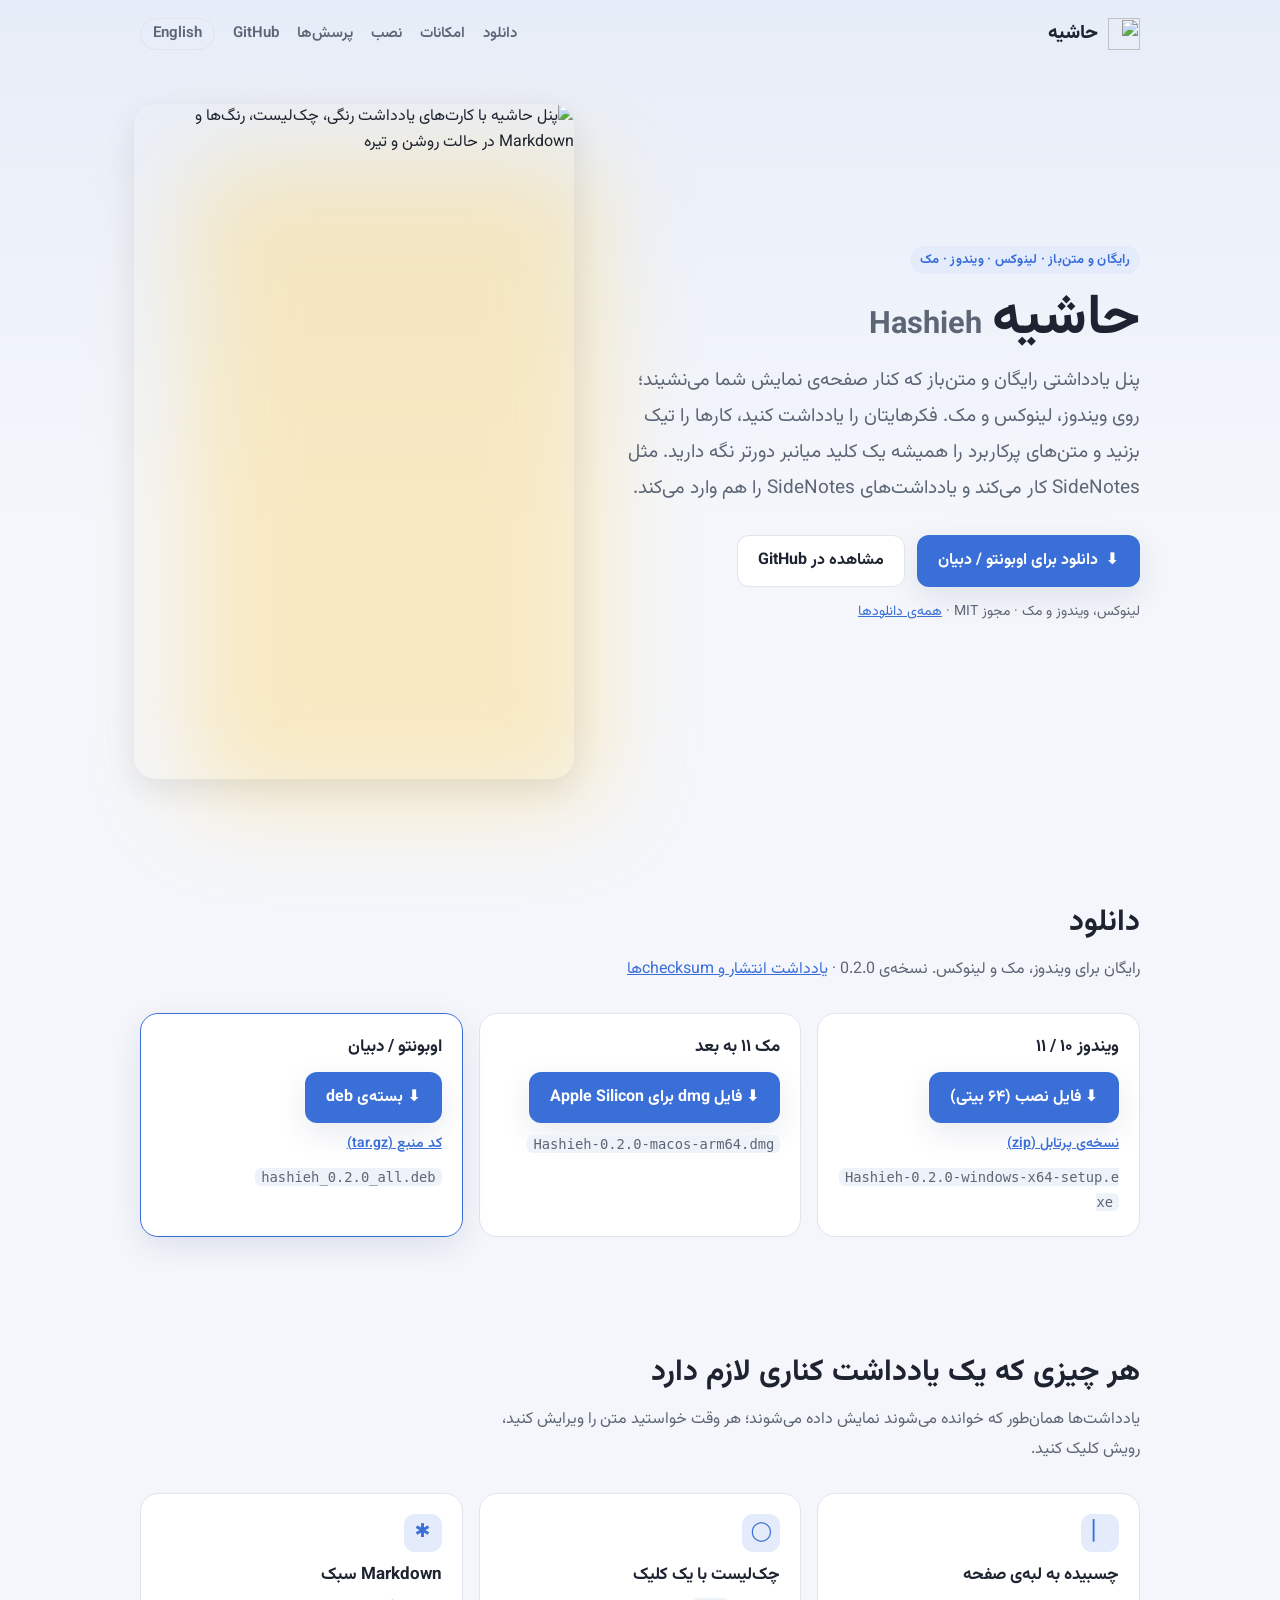
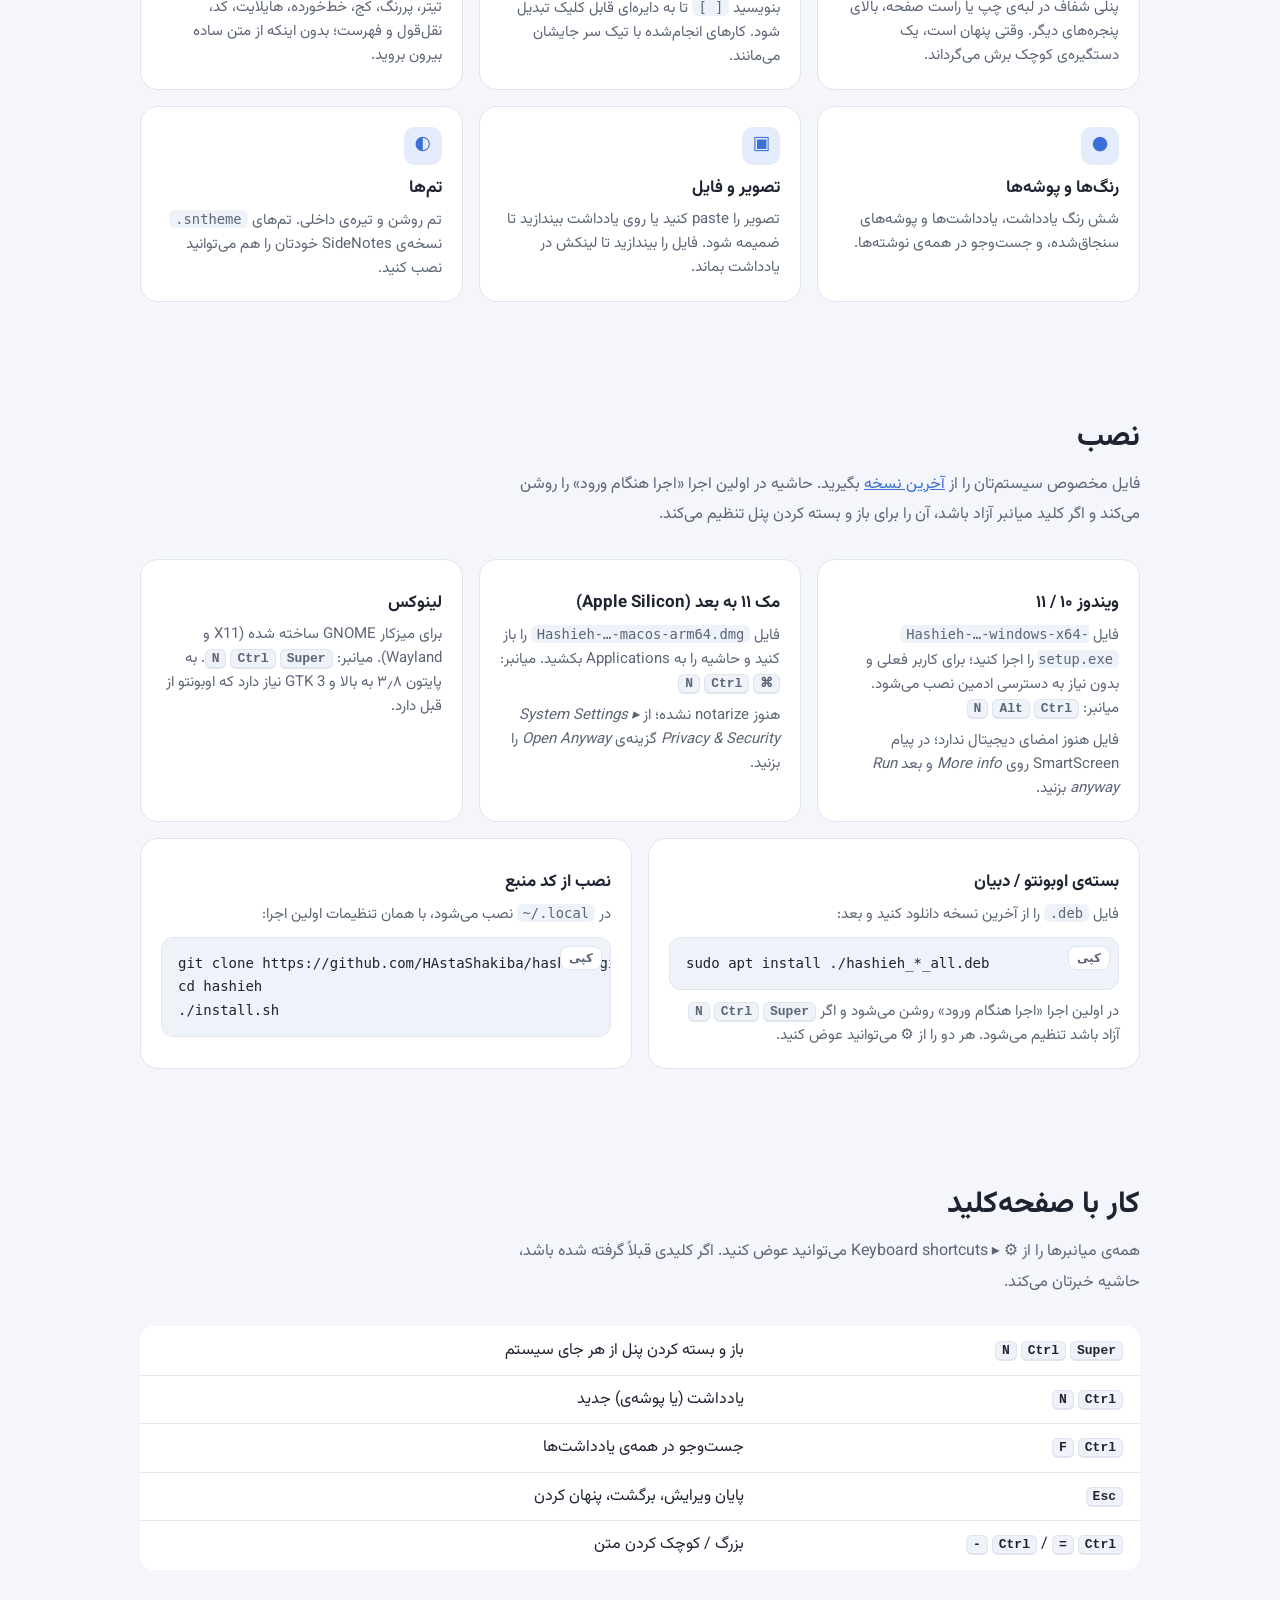
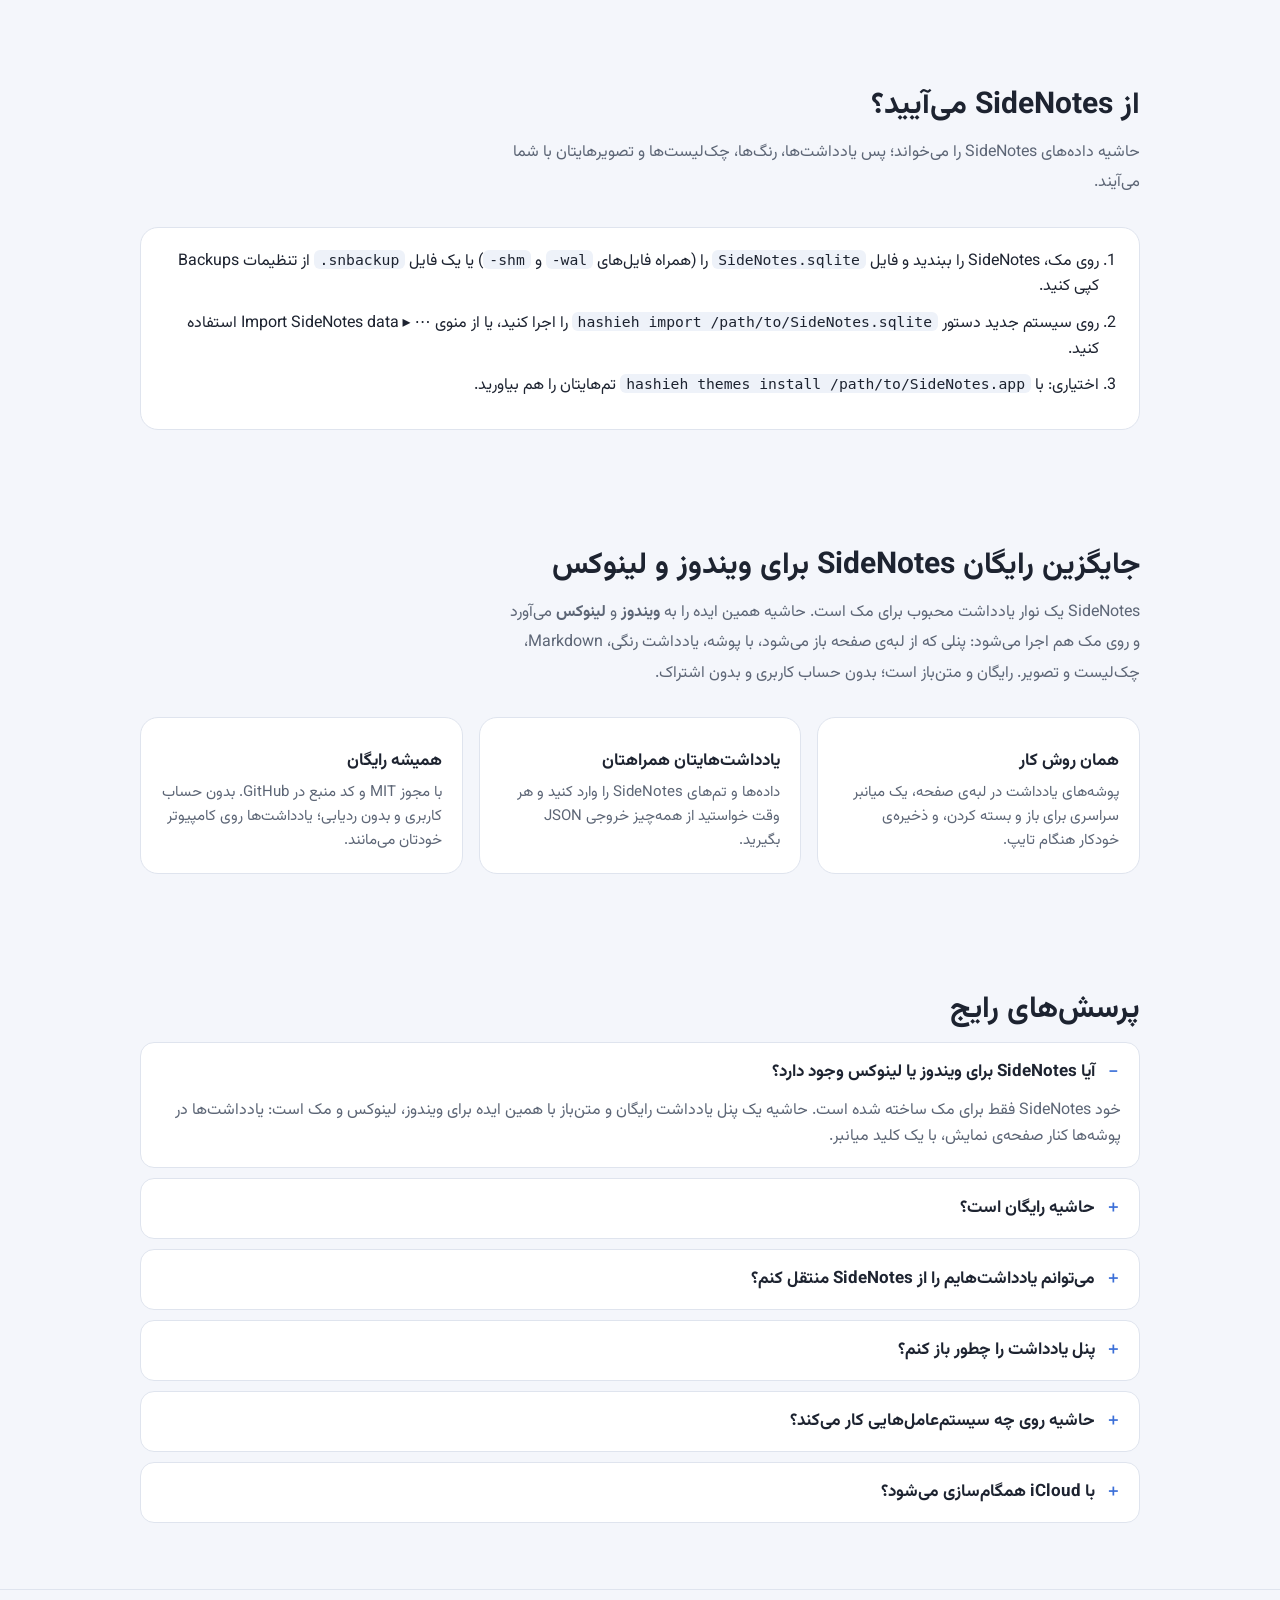
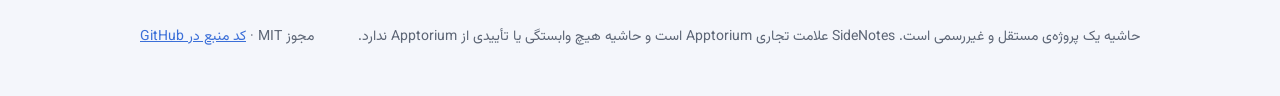
==== site/fa/index.html @ a47dea4f "Website: Persian version - Full Persian page at /fa/ (RTL, Vazirmatn) with its own structured   data" ====
<!doctype html>
<html lang="fa" dir="rtl">
<head>
  <meta charset="utf-8">
  <meta name="viewport" content="width=device-width, initial-scale=1">
  <title>حاشیه — جایگزین رایگان SideNotes برای ویندوز، لینوکس و مک</title>
  <meta name="description" content="حاشیه یک پنل یادداشت رایگان و متن‌باز برای ویندوز، لینوکس و مک است؛ جایگزین SideNotes با پوشه، Markdown، چک‌لیست و کلید میانبر سراسری.">
  <meta name="keywords" content="جایگزین SideNotes, SideNotes ویندوز, SideNotes لینوکس, برنامه یادداشت رایگان, یادداشت کناری, استیکی نوت, متن‌باز">
  <meta name="robots" content="index, follow">
  <link rel="canonical" href="https://hastashakiba.github.io/hashieh/fa/">
  <link rel="alternate" hreflang="en" href="https://hastashakiba.github.io/hashieh/">
  <link rel="alternate" hreflang="fa" href="https://hastashakiba.github.io/hashieh/fa/">
  <link rel="alternate" hreflang="x-default" href="https://hastashakiba.github.io/hashieh/">
  <meta name="theme-color" content="#3b6fd8">
  <meta property="og:type" content="website">
  <meta property="og:site_name" content="حاشیه">
  <meta property="og:locale" content="fa_IR">
  <meta property="og:locale:alternate" content="en_US">
  <meta property="og:url" content="https://hastashakiba.github.io/hashieh/fa/">
  <meta property="og:title" content="حاشیه — جایگزین رایگان SideNotes برای ویندوز، لینوکس و مک">
  <meta property="og:description" content="پنل یادداشت رایگان و متن‌باز کنار صفحه‌ی نمایش؛ با پوشه، Markdown، چک‌لیست، میانبر سراسری و انتقال یادداشت از SideNotes.">
  <meta property="og:image" content="https://hastashakiba.github.io/hashieh/screenshot.png">
  <meta property="og:image:alt" content="پنل حاشیه با کارت‌های یادداشت رنگی در حالت روشن و تیره">
  <meta name="twitter:card" content="summary_large_image">
  <meta name="twitter:title" content="حاشیه — جایگزین رایگان SideNotes برای ویندوز، لینوکس و مک">
  <meta name="twitter:description" content="پنل یادداشت رایگان و متن‌باز کنار صفحه‌ی نمایش.">
  <meta name="twitter:image" content="https://hastashakiba.github.io/hashieh/screenshot.png">
  <link rel="sitemap" type="application/xml" href="../sitemap.xml">
  <script type="application/ld+json">{"@context": "https://schema.org", "@type": "SoftwareApplication", "inLanguage": "fa", "name": "حاشیه", "alternateName": "Hashieh", "description": "حاشیه یک پنل یادداشت رایگان و متن‌باز برای ویندوز، لینوکس و مک است؛ جایگزین SideNotes با پوشه، Markdown، چک‌لیست و کلید میانبر سراسری.", "applicationCategory": "ProductivityApplication", "applicationSubCategory": "یادداشت‌برداری", "operatingSystem": "Windows 10, Windows 11, macOS 11+, Linux (Ubuntu, Debian)", "softwareVersion": "0.2.0", "license": "https://opensource.org/licenses/MIT", "isAccessibleForFree": true, "offers": {"@type": "Offer", "price": "0", "priceCurrency": "USD"}, "downloadUrl": "https://github.com/HAstaShakiba/hashieh/releases/latest", "url": "https://hastashakiba.github.io/hashieh/fa/", "image": "https://hastashakiba.github.io/hashieh/screenshot.png", "screenshot": "https://hastashakiba.github.io/hashieh/screenshot.png", "codeRepository": "https://github.com/HAstaShakiba/hashieh", "author": {"@type": "Person", "name": "HAstaShakiba", "url": "https://github.com/HAstaShakiba"}, "keywords": "جایگزین SideNotes، SideNotes ویندوز، SideNotes لینوکس، برنامه یادداشت رایگان، یادداشت کناری، استیکی نوت، یادداشت Markdown"}</script>
  <script type="application/ld+json">{"@context": "https://schema.org", "@type": "FAQPage", "inLanguage": "fa", "mainEntity": [{"@type": "Question", "name": "آیا SideNotes برای ویندوز یا لینوکس وجود دارد؟", "acceptedAnswer": {"@type": "Answer", "text": "خود SideNotes فقط برای مک ساخته شده است. حاشیه یک پنل یادداشت رایگان و متن‌باز با همین ایده برای ویندوز، لینوکس و مک است: یادداشت‌ها در پوشه‌ها کنار صفحه‌ی نمایش، با یک کلید میانبر."}}, {"@type": "Question", "name": "حاشیه رایگان است؟", "acceptedAnswer": {"@type": "Answer", "text": "بله. حاشیه کاملاً رایگان و متن‌باز (با مجوز MIT) است؛ بدون نسخه‌ی پولی، حساب کاربری یا تبلیغ."}}, {"@type": "Question", "name": "می‌توانم یادداشت‌هایم را از SideNotes منتقل کنم؟", "acceptedAnswer": {"@type": "Answer", "text": "بله. حاشیه داده‌های SideNotes (فایل SideNotes.sqlite، data.json یا ‎.snbackup) را با پوشه‌ها، رنگ یادداشت‌ها، چک‌لیست‌ها و تصویرها وارد می‌کند و تم‌های ‎.sntheme را هم پشتیبانی می‌کند."}}, {"@type": "Question", "name": "پنل یادداشت را چطور باز کنم؟", "acceptedAnswer": {"@type": "Answer", "text": "در ویندوز Ctrl+Alt+N، در مک Cmd+Ctrl+N و در لینوکس Super+Ctrl+N را بزنید، یا روی دستگیره‌ی کوچک کنار صفحه کلیک کنید. کلید میانبر را از تنظیمات می‌توانید عوض کنید."}}, {"@type": "Question", "name": "حاشیه روی چه سیستم‌عامل‌هایی کار می‌کند؟", "acceptedAnswer": {"@type": "Answer", "text": "ویندوز ۱۰ و ۱۱ (۶۴ بیتی)، مک ۱۱ به بعد با پردازنده‌ی Apple Silicon، و لینوکس با میزکار GNOME؛ برای اوبونتو و دبیان بسته‌ی ‎.deb هم دارد."}}, {"@type": "Question", "name": "با iCloud همگام‌سازی می‌شود؟", "acceptedAnswer": {"@type": "Answer", "text": "نه. یادداشت‌ها به‌صورت محلی در یک فایل SQLite روی کامپیوتر خودتان ذخیره می‌شوند. می‌توانید از همه‌چیز خروجی JSON بگیرید و یادداشت‌های مک را با وارد کردن پایگاه داده‌ی SideNotes منتقل کنید."}}]}</script>
  <link rel="icon" href="../icon.svg" type="image/svg+xml">
  <link rel="preconnect" href="https://fonts.googleapis.com">
  <link rel="preconnect" href="https://fonts.gstatic.com" crossorigin>
  <link rel="stylesheet" href="https://fonts.googleapis.com/css2?family=Vazirmatn:wght@400;600;700;800&display=swap">
  <link rel="stylesheet" href="../style.css">
</head>
<body>
  <div class="wrap">
    <nav>
      <a class="brand" href="./"><img src="../icon.svg" alt="">حاشیه</a>
      <div class="nav-links">
        <a class="hide-sm" href="#download">دانلود</a>
        <a class="hide-sm" href="#features">امکانات</a>
        <a class="hide-sm" href="#install">نصب</a>
        <a class="hide-sm" href="#faq">پرسش‌ها</a>
        <a href="https://github.com/HAstaShakiba/hashieh">GitHub</a>
        <a class="lang-switch" href="../" hreflang="en" lang="en">English</a>
      </div>
    </nav>

    <header class="hero">
      <div>
        <span class="eyebrow">رایگان و متن‌باز · لینوکس · ویندوز · مک</span>
        <h1>حاشیه<span class="fa" lang="en">Hashieh</span></h1>
        <p class="lead">پنل یادداشتی رایگان و متن‌باز که کنار صفحه‌ی نمایش شما می‌نشیند؛ روی ویندوز، لینوکس و مک.
          فکرهایتان را یادداشت کنید، کارها را تیک بزنید و متن‌های پرکاربرد را همیشه یک کلید میانبر دورتر نگه دارید.
          مثل SideNotes کار می‌کند و یادداشت‌های SideNotes را هم وارد می‌کند.</p>
        <div class="actions">
          <a class="btn btn-primary" id="download" href="https://github.com/HAstaShakiba/hashieh/releases/latest">
            ⬇ <span id="download-label">دانلود</span></a>
          <a class="btn btn-ghost" href="https://github.com/HAstaShakiba/hashieh">مشاهده در GitHub</a>
        </div>
        <p class="meta"><span id="release-meta">لینوکس، ویندوز و مک · مجوز MIT</span>
          · <a href="https://github.com/HAstaShakiba/hashieh/releases/latest">همه‌ی دانلودها</a></p>
      </div>
      <div class="shot">
        <img src="../screenshot.png" width="570" height="675" fetchpriority="high"
             alt="پنل حاشیه با کارت‌های یادداشت رنگی، چک‌لیست، رنگ‌ها و Markdown در حالت روشن و تیره">
      </div>
    </header>
  </div>

  <section id="download">
    <div class="wrap">
      <h2>دانلود</h2>
      <p class="section-lead">رایگان برای ویندوز، مک و لینوکس. نسخه‌ی <span class="dl-version">0.2.0</span> ·
        <a href="https://github.com/HAstaShakiba/hashieh/releases/latest">یادداشت انتشار و checksumها</a></p>
      <div class="grid">
        <div class="card dl" data-os="windows">
          <h3>ویندوز ۱۰ / ۱۱</h3>
          <a class="btn btn-primary" data-suffix="-windows-x64-setup.exe" href="https://github.com/HAstaShakiba/hashieh/releases/download/v0.2.0/Hashieh-0.2.0-windows-x64-setup.exe">⬇ فایل نصب (۶۴ بیتی)</a>
          <a class="dl-alt" data-suffix="-windows-x64.zip" href="https://github.com/HAstaShakiba/hashieh/releases/download/v0.2.0/Hashieh-0.2.0-windows-x64.zip">نسخه‌ی پرتابل (zip)</a>
          <p class="dl-name"><code data-name-for="-windows-x64-setup.exe">Hashieh-0.2.0-windows-x64-setup.exe</code></p>
        </div>
        <div class="card dl" data-os="mac">
          <h3>مک ۱۱ به بعد</h3>
          <a class="btn btn-primary" data-suffix="-macos-arm64.dmg" href="https://github.com/HAstaShakiba/hashieh/releases/download/v0.2.0/Hashieh-0.2.0-macos-arm64.dmg">⬇ فایل dmg برای Apple Silicon</a>
          <p class="dl-name"><code data-name-for="-macos-arm64.dmg">Hashieh-0.2.0-macos-arm64.dmg</code></p>
        </div>
        <div class="card dl" data-os="linux">
          <h3>اوبونتو / دبیان</h3>
          <a class="btn btn-primary" data-suffix="_all.deb" href="https://github.com/HAstaShakiba/hashieh/releases/download/v0.2.0/hashieh_0.2.0_all.deb">⬇ بسته‌ی deb</a>
          <a class="dl-alt" data-suffix=".tar.gz" href="https://github.com/HAstaShakiba/hashieh/releases/download/v0.2.0/hashieh-0.2.0.tar.gz">کد منبع (tar.gz)</a>
          <p class="dl-name"><code data-name-for="_all.deb">hashieh_0.2.0_all.deb</code></p>
        </div>
      </div>
    </div>
  </section>

  <section id="features">
    <div class="wrap">
      <h2>هر چیزی که یک یادداشت کناری لازم دارد</h2>
      <p class="section-lead">یادداشت‌ها همان‌طور که خوانده می‌شوند نمایش داده می‌شوند؛ هر وقت خواستید متن را ویرایش
        کنید، رویش کلیک کنید.</p>
      <div class="grid">
        <div class="card"><div class="icon">▏</div><h3>چسبیده به لبه‌ی صفحه</h3>
          <p>پنلی شفاف در لبه‌ی چپ یا راست صفحه، بالای پنجره‌های دیگر. وقتی پنهان است، یک دستگیره‌ی کوچک
            برش می‌گرداند.</p></div>
        <div class="card"><div class="icon">◯</div><h3>چک‌لیست با یک کلیک</h3>
          <p>بنویسید <code>[ ]</code> تا به دایره‌ای قابل کلیک تبدیل شود. کارهای انجام‌شده با تیک سر جایشان
            می‌مانند.</p></div>
        <div class="card"><div class="icon">✱</div><h3>Markdown سبک</h3>
          <p>تیتر، پررنگ، کج، خط‌خورده، هایلایت، کد، نقل‌قول و فهرست؛ بدون اینکه از متن ساده بیرون بروید.</p></div>
        <div class="card"><div class="icon">●</div><h3>رنگ‌ها و پوشه‌ها</h3>
          <p>شش رنگ یادداشت، یادداشت‌ها و پوشه‌های سنجاق‌شده، و جست‌وجو در همه‌ی نوشته‌ها.</p></div>
        <div class="card"><div class="icon">▣</div><h3>تصویر و فایل</h3>
          <p>تصویر را paste کنید یا روی یادداشت بیندازید تا ضمیمه شود. فایل را بیندازید تا لینکش در یادداشت
            بماند.</p></div>
        <div class="card"><div class="icon">◐</div><h3>تم‌ها</h3>
          <p>تم روشن و تیره‌ی داخلی. تم‌های <code>.sntheme</code> نسخه‌ی SideNotes خودتان را هم می‌توانید نصب
            کنید.</p></div>
      </div>
    </div>
  </section>

  <section id="install">
    <div class="wrap">
      <h2>نصب</h2>
      <p class="section-lead">فایل مخصوص سیستم‌تان را از
        <a href="https://github.com/HAstaShakiba/hashieh/releases/latest">آخرین نسخه</a> بگیرید. حاشیه در اولین
        اجرا «اجرا هنگام ورود» را روشن می‌کند و اگر کلید میانبر آزاد باشد، آن را برای باز و بسته کردن پنل
        تنظیم می‌کند.</p>
      <div class="grid" style="margin-bottom:16px">
        <div class="card">
          <h3>ویندوز ۱۰ / ۱۱</h3>
          <p>فایل <code>Hashieh-…-windows-x64-setup.exe</code> را اجرا کنید؛ برای کاربر فعلی و بدون نیاز به
            دسترسی ادمین نصب می‌شود. میانبر: <kbd>Ctrl</kbd> <kbd>Alt</kbd> <kbd>N</kbd></p>
          <p style="margin-top:8px">فایل هنوز امضای دیجیتال ندارد؛ در پیام SmartScreen روی <em>More info</em> و
            بعد <em>Run anyway</em> بزنید.</p>
        </div>
        <div class="card">
          <h3>مک ۱۱ به بعد (Apple Silicon)</h3>
          <p>فایل <code>Hashieh-…-macos-arm64.dmg</code> را باز کنید و حاشیه را به Applications بکشید.
            میانبر: <kbd>⌘</kbd> <kbd>Ctrl</kbd> <kbd>N</kbd></p>
          <p style="margin-top:8px">هنوز notarize نشده؛ از <em>System Settings ▸ Privacy &amp; Security</em> گزینه‌ی
            <em>Open Anyway</em> را بزنید.</p>
        </div>
        <div class="card">
          <h3>لینوکس</h3>
          <p>برای میزکار GNOME ساخته شده (X11 و Wayland). میانبر: <kbd>Super</kbd> <kbd>Ctrl</kbd> <kbd>N</kbd>.
            به پایتون ۳٫۸ به بالا و GTK 3 نیاز دارد که اوبونتو از قبل دارد.</p>
        </div>
      </div>
      <div class="steps">
        <div class="card">
          <h3>بسته‌ی اوبونتو / دبیان</h3>
          <p>فایل <code>.deb</code> را از آخرین نسخه دانلود کنید و بعد:</p>
          <pre><code>sudo apt install ./hashieh_*_all.deb</code></pre>
          <p style="margin-top:10px">در اولین اجرا «اجرا هنگام ورود» روشن می‌شود و اگر
            <kbd>Super</kbd> <kbd>Ctrl</kbd> <kbd>N</kbd> آزاد باشد تنظیم می‌شود. هر دو را از ⚙ می‌توانید عوض کنید.</p>
        </div>
        <div class="card">
          <h3>نصب از کد منبع</h3>
          <p>در <code>~/.local</code> نصب می‌شود، با همان تنظیمات اولین اجرا:</p>
          <pre><code>git clone https://github.com/HAstaShakiba/hashieh.git
cd hashieh
./install.sh</code></pre>
        </div>
      </div>
    </div>
  </section>

  <section id="shortcuts">
    <div class="wrap">
      <h2>کار با صفحه‌کلید</h2>
      <p class="section-lead">همه‌ی میانبرها را از ⚙ ▸ Keyboard shortcuts می‌توانید عوض کنید. اگر کلیدی قبلاً
        گرفته شده باشد، حاشیه خبرتان می‌کند.</p>
      <table>
        <tr><td><kbd>Super</kbd> <kbd>Ctrl</kbd> <kbd>N</kbd></td><td>باز و بسته کردن پنل از هر جای سیستم</td></tr>
        <tr><td><kbd>Ctrl</kbd> <kbd>N</kbd></td><td>یادداشت (یا پوشه‌ی) جدید</td></tr>
        <tr><td><kbd>Ctrl</kbd> <kbd>F</kbd></td><td>جست‌وجو در همه‌ی یادداشت‌ها</td></tr>
        <tr><td><kbd>Esc</kbd></td><td>پایان ویرایش، برگشت، پنهان کردن</td></tr>
        <tr><td><kbd>Ctrl</kbd> <kbd>=</kbd> / <kbd>Ctrl</kbd> <kbd>-</kbd></td><td>بزرگ / کوچک کردن متن</td></tr>
      </table>
    </div>
  </section>

  <section id="sidenotes">
    <div class="wrap">
      <h2>از SideNotes می‌آیید؟</h2>
      <p class="section-lead">حاشیه داده‌های SideNotes را می‌خواند؛ پس یادداشت‌ها، رنگ‌ها، چک‌لیست‌ها و
        تصویرهایتان با شما می‌آیند.</p>
      <div class="card">
        <ol class="flow">
          <li>روی مک، SideNotes را ببندید و فایل <code>SideNotes.sqlite</code> را (همراه فایل‌های <code>-wal</code> و
            <code>-shm</code>) یا یک فایل <code>.snbackup</code> از تنظیمات Backups کپی کنید.</li>
          <li>روی سیستم جدید دستور <code>hashieh import /path/to/SideNotes.sqlite</code> را اجرا کنید، یا از منوی
            ⋯ ▸ Import SideNotes data استفاده کنید.</li>
          <li>اختیاری: با <code>hashieh themes install /path/to/SideNotes.app</code> تم‌هایتان را هم بیاورید.</li>
        </ol>
      </div>
    </div>
  </section>

  <section id="alternative">
    <div class="wrap">
      <h2>جایگزین رایگان SideNotes برای ویندوز و لینوکس</h2>
      <p class="section-lead">SideNotes یک نوار یادداشت محبوب برای مک است. حاشیه همین ایده را به
        <strong>ویندوز</strong> و <strong>لینوکس</strong> می‌آورد و روی مک هم اجرا می‌شود: پنلی که از لبه‌ی صفحه
        باز می‌شود، با پوشه، یادداشت رنگی، Markdown، چک‌لیست و تصویر. رایگان و متن‌باز است؛ بدون حساب کاربری و
        بدون اشتراک.</p>
      <div class="grid">
        <div class="card"><h3>همان روش کار</h3><p>پوشه‌های یادداشت در لبه‌ی صفحه، یک میانبر سراسری برای باز و بسته
          کردن، و ذخیره‌ی خودکار هنگام تایپ.</p></div>
        <div class="card"><h3>یادداشت‌هایتان همراهتان</h3><p>داده‌ها و تم‌های SideNotes را وارد کنید و هر وقت خواستید
          از همه‌چیز خروجی JSON بگیرید.</p></div>
        <div class="card"><h3>همیشه رایگان</h3><p>با مجوز MIT و کد منبع در GitHub. بدون حساب کاربری و بدون ردیابی؛
          یادداشت‌ها روی کامپیوتر خودتان می‌مانند.</p></div>
      </div>
    </div>
  </section>

  <section id="faq">
    <div class="wrap">
      <h2>پرسش‌های رایج</h2>
      <details class="faq" open>
        <summary><h3>آیا SideNotes برای ویندوز یا لینوکس وجود دارد؟</h3></summary>
        <p>خود SideNotes فقط برای مک ساخته شده است. حاشیه یک پنل یادداشت رایگان و متن‌باز با همین ایده برای ویندوز، لینوکس و مک است: یادداشت‌ها در پوشه‌ها کنار صفحه‌ی نمایش، با یک کلید میانبر.</p>
      </details>
      <details class="faq">
        <summary><h3>حاشیه رایگان است؟</h3></summary>
        <p>بله. حاشیه کاملاً رایگان و متن‌باز (با مجوز MIT) است؛ بدون نسخه‌ی پولی، حساب کاربری یا تبلیغ.</p>
      </details>
      <details class="faq">
        <summary><h3>می‌توانم یادداشت‌هایم را از SideNotes منتقل کنم؟</h3></summary>
        <p>بله. حاشیه داده‌های SideNotes (فایل SideNotes.sqlite، data.json یا ‎.snbackup) را با پوشه‌ها، رنگ یادداشت‌ها، چک‌لیست‌ها و تصویرها وارد می‌کند و تم‌های ‎.sntheme را هم پشتیبانی می‌کند.</p>
      </details>
      <details class="faq">
        <summary><h3>پنل یادداشت را چطور باز کنم؟</h3></summary>
        <p>در ویندوز Ctrl+Alt+N، در مک Cmd+Ctrl+N و در لینوکس Super+Ctrl+N را بزنید، یا روی دستگیره‌ی کوچک کنار صفحه کلیک کنید. کلید میانبر را از تنظیمات می‌توانید عوض کنید.</p>
      </details>
      <details class="faq">
        <summary><h3>حاشیه روی چه سیستم‌عامل‌هایی کار می‌کند؟</h3></summary>
        <p>ویندوز ۱۰ و ۱۱ (۶۴ بیتی)، مک ۱۱ به بعد با پردازنده‌ی Apple Silicon، و لینوکس با میزکار GNOME؛ برای اوبونتو و دبیان بسته‌ی ‎.deb هم دارد.</p>
      </details>
      <details class="faq">
        <summary><h3>با iCloud همگام‌سازی می‌شود؟</h3></summary>
        <p>نه. یادداشت‌ها به‌صورت محلی در یک فایل SQLite روی کامپیوتر خودتان ذخیره می‌شوند. می‌توانید از همه‌چیز خروجی JSON بگیرید و یادداشت‌های مک را با وارد کردن پایگاه داده‌ی SideNotes منتقل کنید.</p>
      </details>
    </div>
  </section>

  <footer>
    <div class="wrap">
      <span>حاشیه یک پروژه‌ی مستقل و غیررسمی است. SideNotes علامت تجاری Apptorium است و حاشیه هیچ وابستگی یا
        تأییدی از Apptorium ندارد.</span>
      <span>مجوز MIT · <a href="https://github.com/HAstaShakiba/hashieh">کد منبع در GitHub</a></span>
    </div>
  </footer>

  <script src="../main.js" defer></script>
</body>
</html>
---- site/style.css ----
:root {
  --bg: #f4f6fb;
  --bg-grad: #e7edf8;
  --surface: #ffffff;
  --text: #1d2330;
  --muted: #5d6676;
  --accent: #3b6fd8;
  --accent-ink: #ffffff;
  --accent-soft: #e4ecfb;
  --gold: #ffd25a;
  --border: #dfe4ee;
  --code-bg: #eef2f9;
  --shadow: 0 10px 30px rgba(28, 46, 89, 0.10);
}
@media (prefers-color-scheme: dark) {
  :root:not([data-theme="light"]) {
    --bg: #12151b;
    --bg-grad: #182030;
    --surface: #1c212b;
    --text: #e6eaf2;
    --muted: #9aa4b5;
    --accent: #7aa2f7;
    --accent-ink: #0f1422;
    --accent-soft: #233150;
    --border: #2b3240;
    --code-bg: #161b24;
    --shadow: 0 10px 30px rgba(0, 0, 0, 0.35);
  }
}
:root[data-theme="dark"] {
  --bg: #12151b;
  --bg-grad: #182030;
  --surface: #1c212b;
  --text: #e6eaf2;
  --muted: #9aa4b5;
  --accent: #7aa2f7;
  --accent-ink: #0f1422;
  --accent-soft: #233150;
  --border: #2b3240;
  --code-bg: #161b24;
  --shadow: 0 10px 30px rgba(0, 0, 0, 0.35);
}

* { box-sizing: border-box; }
html { scroll-behavior: smooth; }
body {
  margin: 0;
  font: 16px/1.6 system-ui, -apple-system, "Segoe UI", Ubuntu, Cantarell, "Noto Sans", sans-serif;
  color: var(--text);
  background: linear-gradient(180deg, var(--bg-grad), var(--bg) 520px) var(--bg);
}
a { color: var(--accent); }
.wrap { max-width: 1040px; margin: 0 auto; padding: 0 20px; }

nav { display: flex; align-items: center; justify-content: space-between; padding: 18px 0; }
.brand { display: flex; align-items: center; gap: 10px; font-weight: 800; font-size: 19px;
         color: var(--text); text-decoration: none; }
.brand img { width: 32px; height: 32px; }
.nav-links { display: flex; gap: 18px; align-items: center; }
.nav-links a { color: var(--muted); text-decoration: none; font-weight: 600; font-size: 15px; }
.nav-links a:hover { color: var(--text); }

.hero { display: grid; grid-template-columns: 1.1fr 0.9fr; gap: 48px; align-items: center;
        padding: 36px 0 64px; }
.eyebrow { display: inline-block; font-size: 13px; font-weight: 700; letter-spacing: .02em;
           color: var(--accent); background: var(--accent-soft); padding: 4px 10px;
           border-radius: 999px; }
h1 { font-size: clamp(36px, 6vw, 56px); line-height: 1.08; margin: 16px 0 12px; letter-spacing: -0.02em; }
h1 .fa { font-weight: 700; color: var(--muted); font-size: .55em; margin-inline-start: 10px; }
.lead { font-size: 19px; color: var(--muted); margin: 0 0 28px; max-width: 34em; }
.actions { display: flex; flex-wrap: wrap; gap: 12px; }
.btn { display: inline-flex; align-items: center; gap: 8px; padding: 12px 20px; border-radius: 12px;
       font-weight: 700; text-decoration: none; border: 1px solid transparent; }
.btn-primary { background: var(--accent); color: var(--accent-ink); box-shadow: var(--shadow); }
.btn-primary:hover { filter: brightness(1.05); }
.btn-ghost { background: var(--surface); color: var(--text); border-color: var(--border); }
.btn-ghost:hover { border-color: var(--accent); }
.meta { margin-top: 14px; font-size: 14px; color: var(--muted); }

.shot { justify-self: center; position: relative; }
.shot img { width: 100%; max-width: 440px; border-radius: 22px; box-shadow: var(--shadow);
            display: block; }
.shot::before { content: ""; position: absolute; inset: 8% -6% -4% 12%; background: var(--gold);
                opacity: .35; filter: blur(48px); border-radius: 40px; z-index: -1; }

section { padding: 56px 0; }
h2 { font-size: 30px; margin: 0 0 8px; letter-spacing: -0.01em; }
.section-lead { color: var(--muted); margin: 0 0 28px; max-width: 40em; }

.grid { display: grid; grid-template-columns: repeat(3, 1fr); gap: 16px; }
.card { background: var(--surface); border: 1px solid var(--border); border-radius: 18px;
        padding: 20px; }
.card h3 { margin: 10px 0 6px; font-size: 17px; }
.card p { margin: 0; color: var(--muted); font-size: 15px; }
.icon { width: 38px; height: 38px; border-radius: 11px; display: grid; place-items: center;
        background: var(--accent-soft); color: var(--accent); font-size: 19px; }

.steps { display: grid; grid-template-columns: repeat(2, 1fr); gap: 16px; }
pre { margin: 10px 0 0; background: var(--code-bg); border: 1px solid var(--border); border-radius: 12px;
      padding: 14px 72px 14px 16px; overflow-x: auto; font-size: 14px; position: relative;
      direction: ltr; text-align: left; }
code { font-family: ui-monospace, "Ubuntu Mono", "DejaVu Sans Mono", monospace; }
p code, td code, li code { background: var(--code-bg); padding: 1px 6px; border-radius: 6px; font-size: .92em; }
.copy { position: absolute; top: 8px; right: 8px; border: 1px solid var(--border); background: var(--surface);
        color: var(--muted); border-radius: 8px; font: 600 12px system-ui, sans-serif; padding: 4px 8px;
        cursor: pointer; }
.copy:hover { color: var(--text); }

table { width: 100%; border-collapse: collapse; background: var(--surface); border: 1px solid var(--border);
        border-radius: 14px; overflow: hidden; }
td { padding: 11px 16px; border-top: 1px solid var(--border); }
tr:first-child td { border-top: none; }
td:first-child { width: 38%; white-space: nowrap; }
kbd { font: 600 13px ui-monospace, monospace; background: var(--code-bg); border: 1px solid var(--border);
      border-bottom-width: 2px; border-radius: 6px; padding: 1px 6px; }

ol.flow { padding-inline-start: 20px; margin: 0; }
ol.flow li { margin: 0 0 10px; }

.card.dl { display: flex; flex-direction: column; gap: 10px; align-items: flex-start; }
.card.dl h3 { margin: 0; }
.card.dl.current { border-color: var(--accent); box-shadow: var(--shadow); }
.dl-alt { font-weight: 600; font-size: 14px; }
.dl-name { margin: 0; font-size: 13px; }
details.faq { background: var(--surface); border: 1px solid var(--border); border-radius: 14px;
              padding: 4px 18px; margin: 0 0 10px; }
details.faq summary { cursor: pointer; list-style: none; }
details.faq summary::-webkit-details-marker { display: none; }
details.faq summary h3 { display: inline; font-size: 17px; margin: 0; line-height: 3; }
details.faq summary::before { content: "＋"; color: var(--accent); margin-inline-end: 10px; font-weight: 700; }
details.faq[open] summary::before { content: "－"; }
details.faq p { margin: 0 0 14px; color: var(--muted); }
footer { padding: 36px 0 48px; color: var(--muted); font-size: 14px; border-top: 1px solid var(--border); }
footer .wrap { display: flex; flex-wrap: wrap; justify-content: space-between; gap: 12px; }

@media (max-width: 860px) {
  .hero { grid-template-columns: 1fr; gap: 32px; padding-top: 16px; }
  .grid { grid-template-columns: 1fr 1fr; }
  .steps { grid-template-columns: 1fr; }
}
@media (max-width: 560px) {
  .grid { grid-template-columns: 1fr; }
  .nav-links a.hide-sm { display: none; }
  td:first-child { white-space: normal; }
}
/* Persian (RTL) page */
html[lang="fa"] body { font-family: Vazirmatn, Tahoma, system-ui, sans-serif; }
html[lang="fa"] h1, html[lang="fa"] h2 { letter-spacing: 0; }
html[lang="fa"] .lead, html[lang="fa"] .section-lead { line-height: 1.9; }
html[dir="rtl"] code, html[dir="rtl"] kbd { direction: ltr; unicode-bidi: isolate; }
.lang-switch { border: 1px solid var(--border); border-radius: 999px; padding: 3px 12px; }

/* Keep long file names and code inside narrow screens. */
html, body { overflow-x: clip; }
.grid > *, .steps > *, .hero > * { min-width: 0; }
.dl-name code { word-break: break-all; }
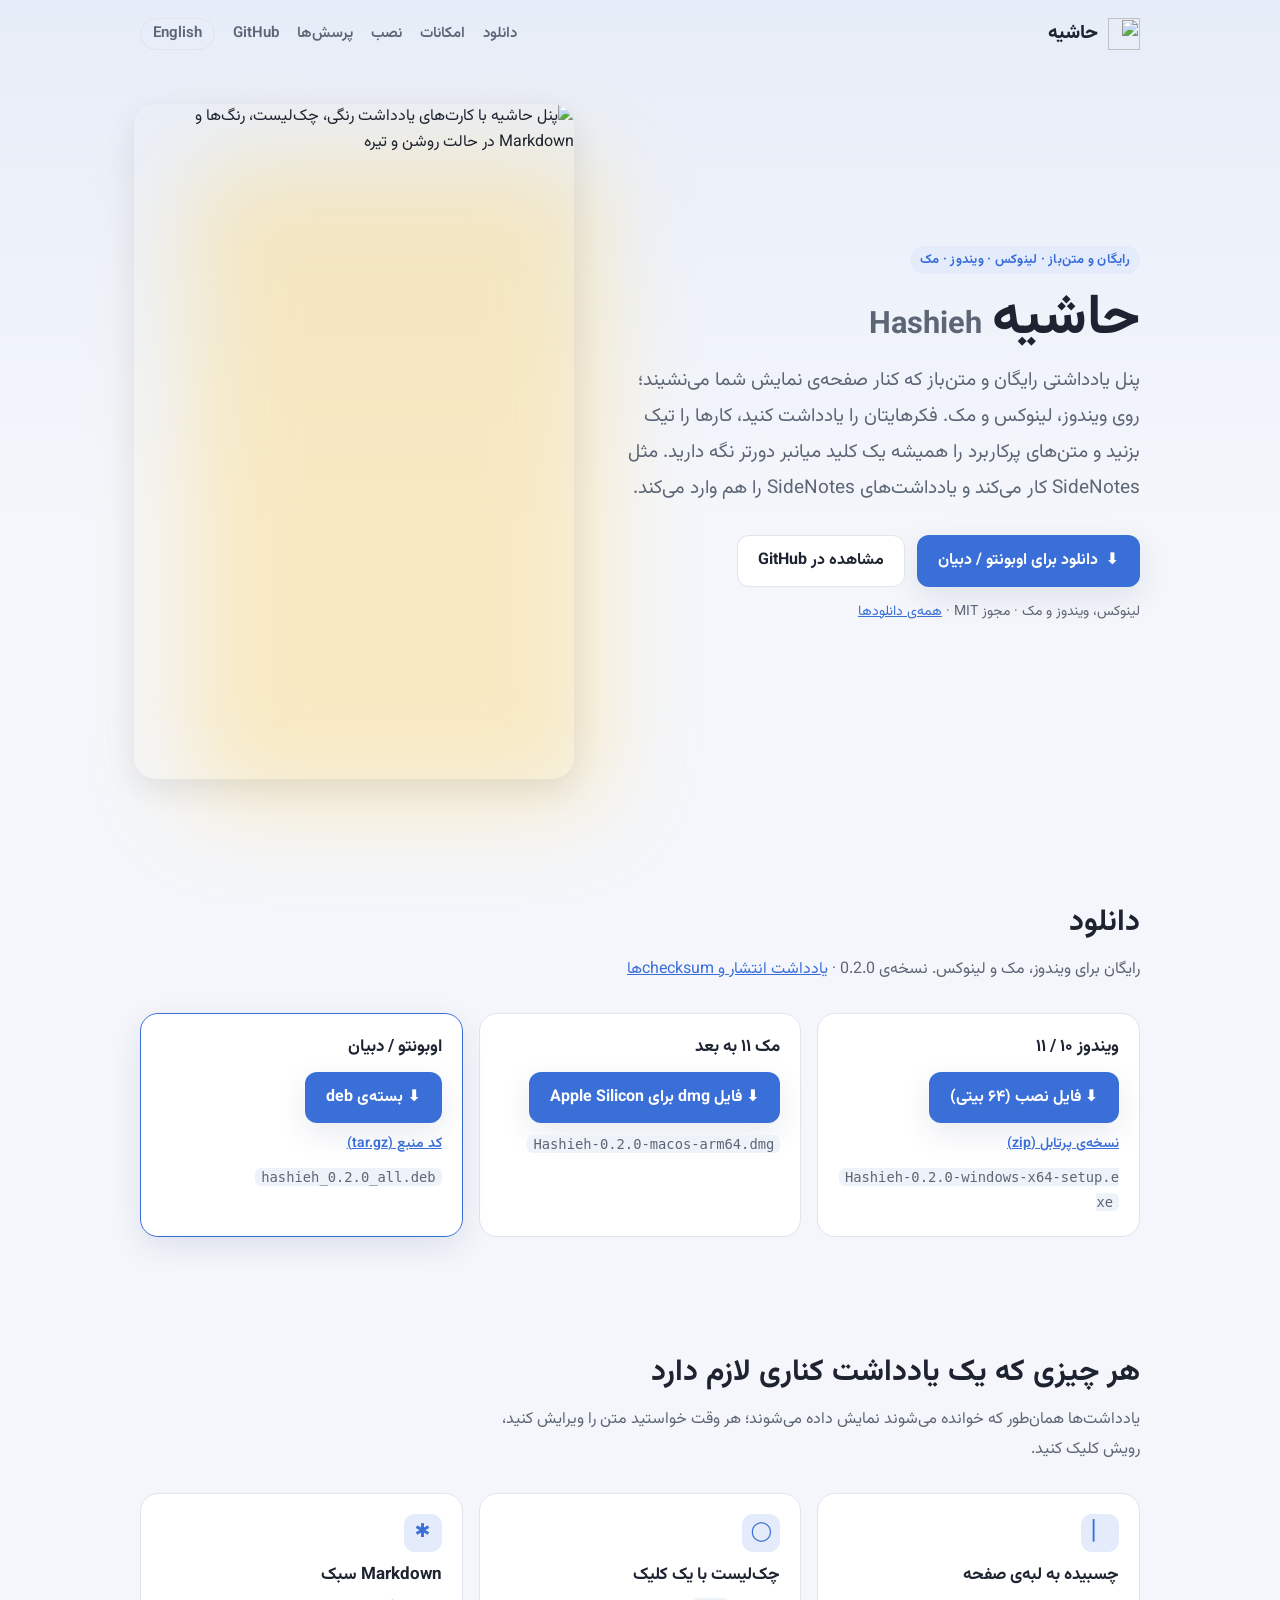
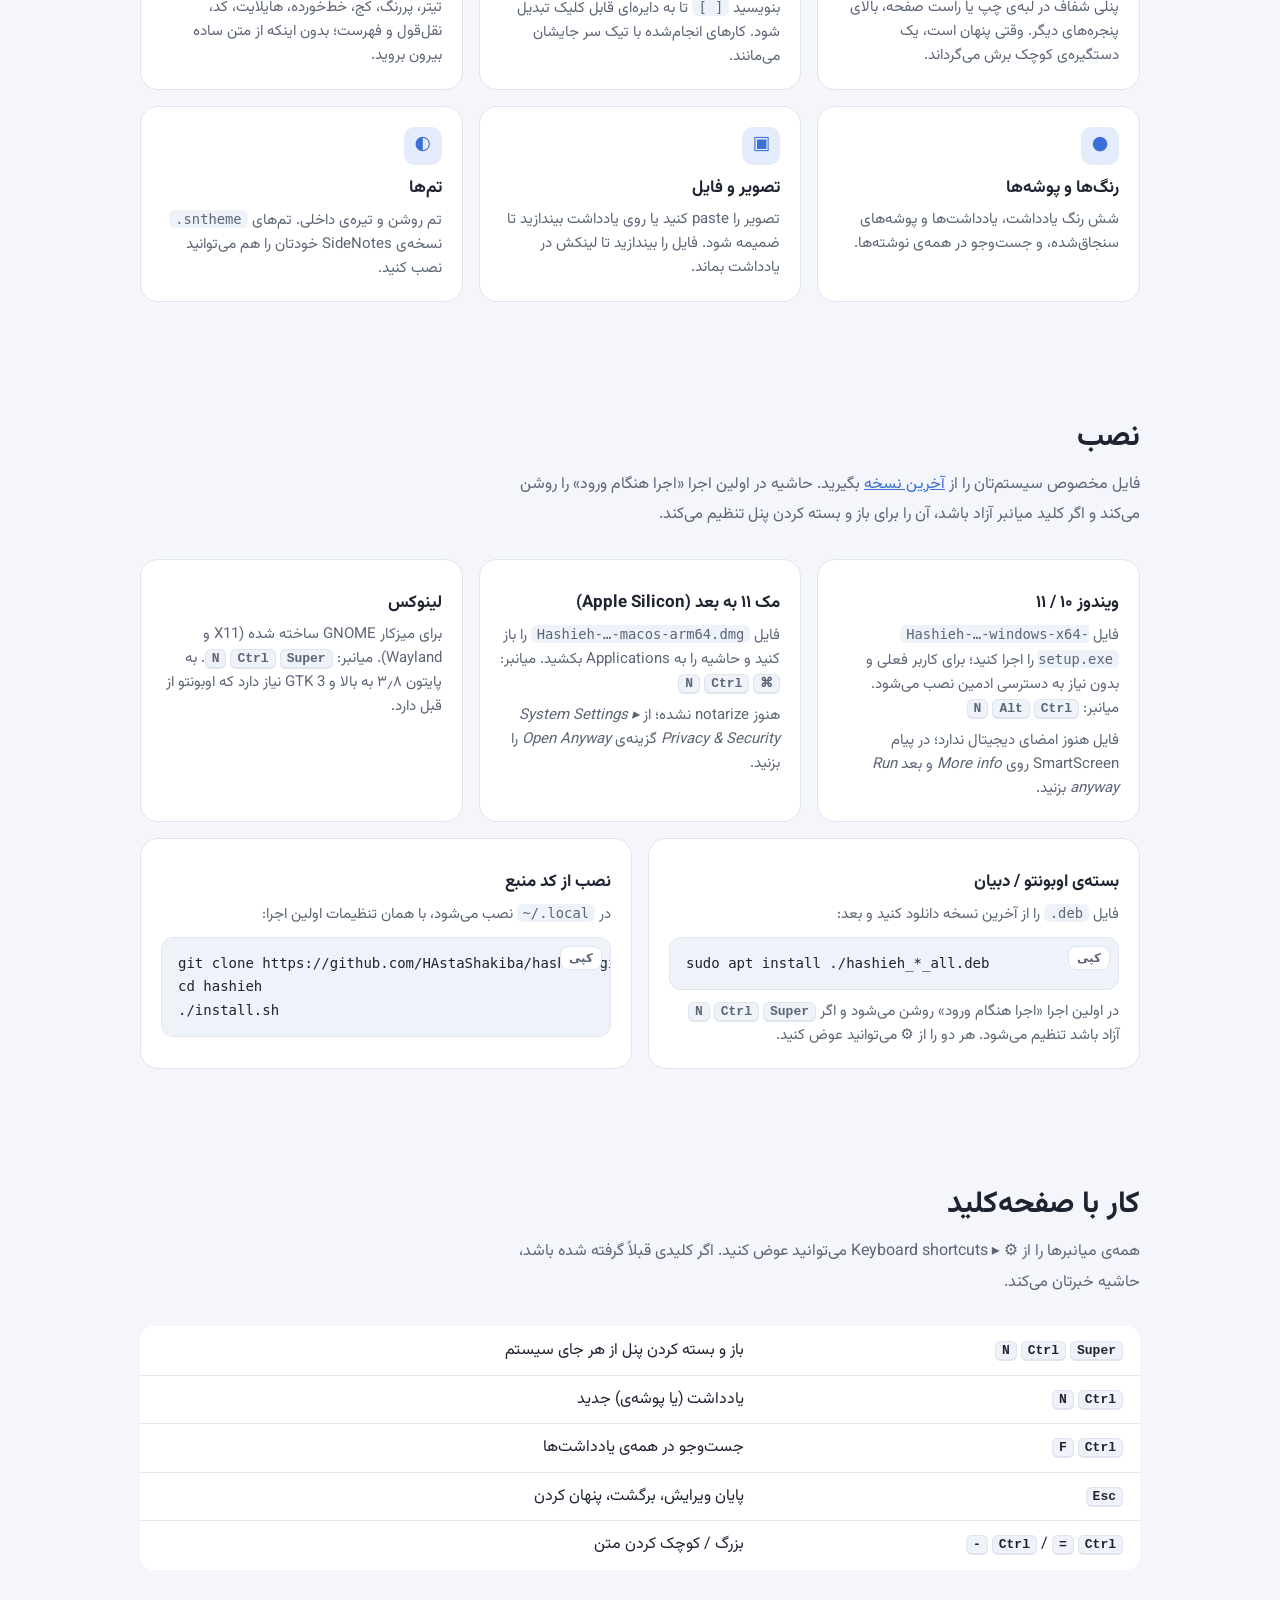
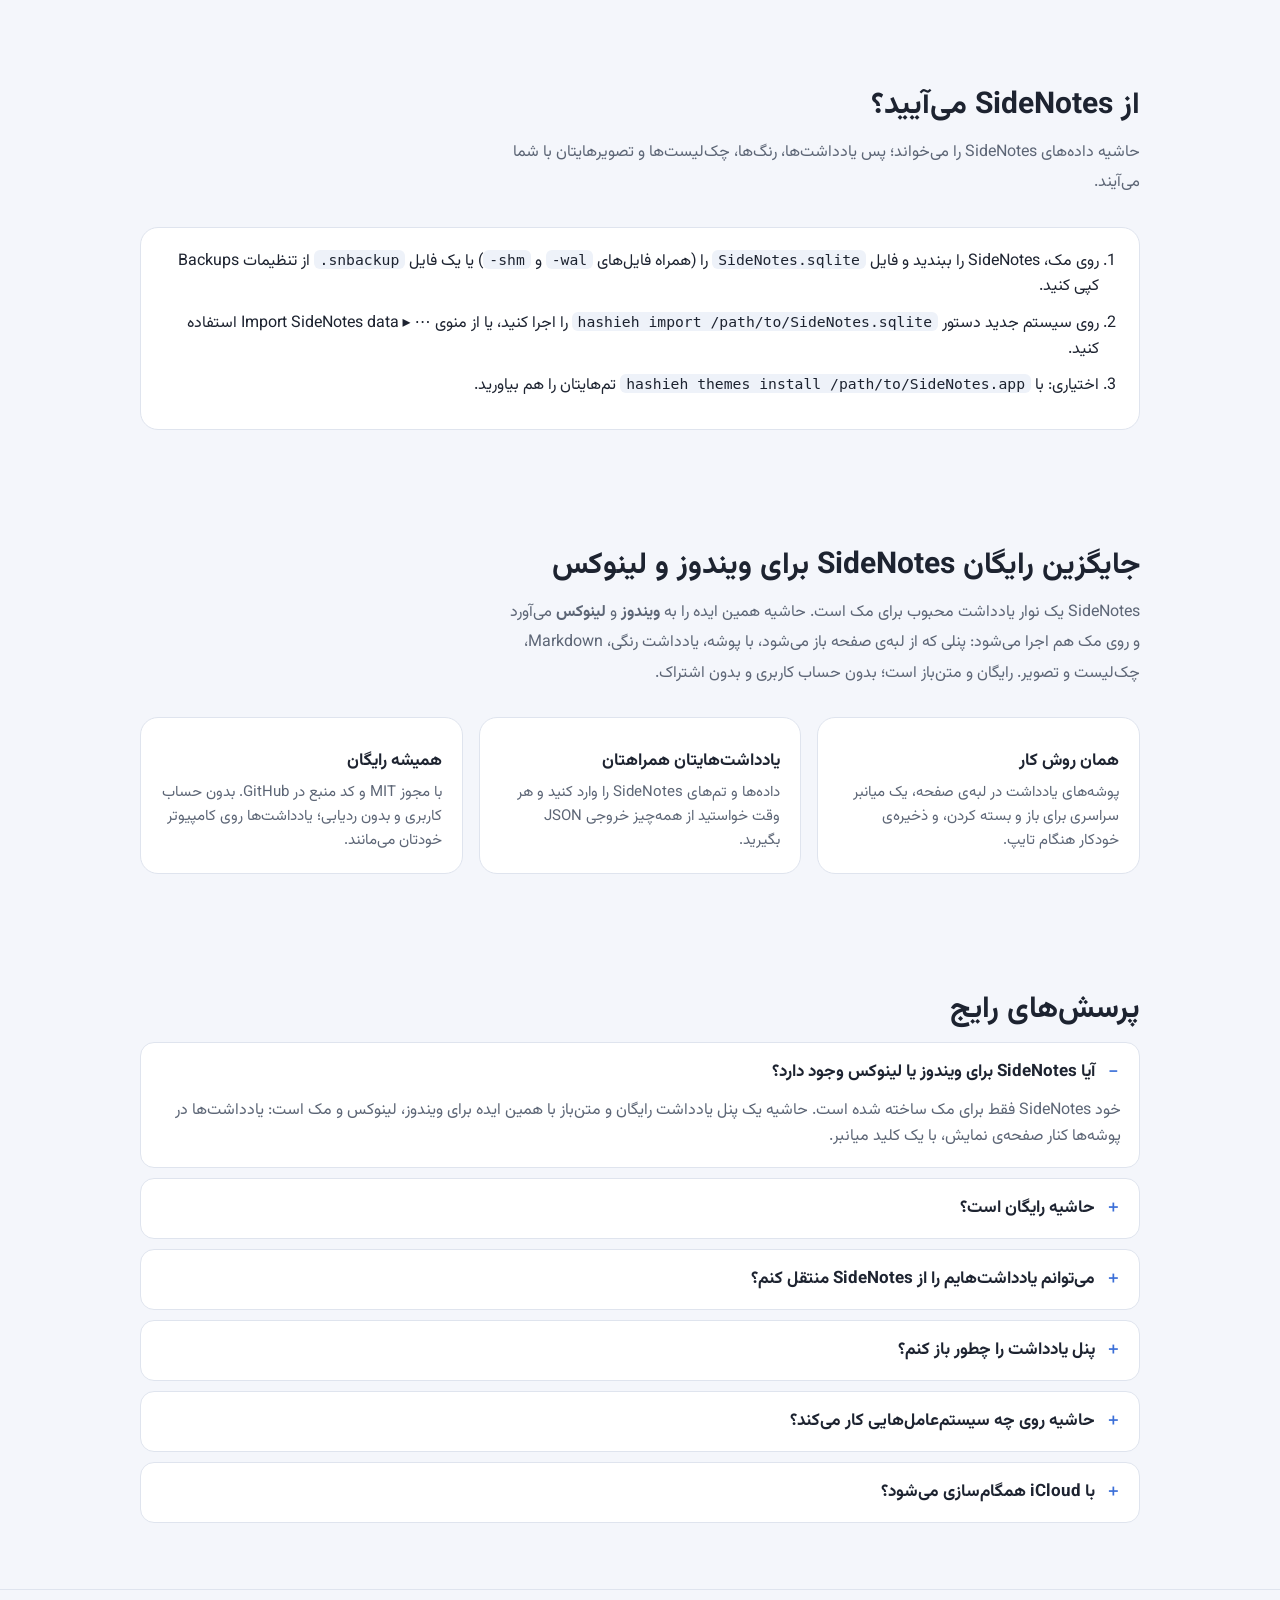
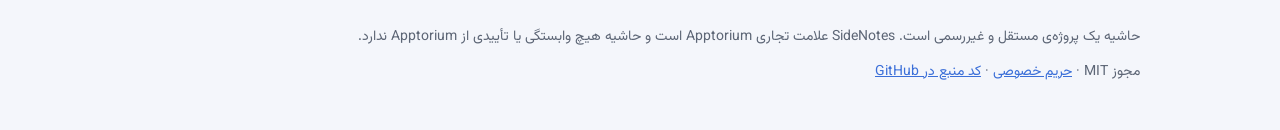
==== commit 5d708f90: "Website: privacy policy and Search Console verification Co-Authored-By: Claude Opus 5.5 <noreply@ant" ====
--- a/site/fa/index.html
+++ b/site/fa/index.html
@@ -7,6 +7,7 @@
   <meta name="description" content="حاشیه یک پنل یادداشت رایگان و متن‌باز برای ویندوز، لینوکس و مک است؛ جایگزین SideNotes با پوشه، Markdown، چک‌لیست و کلید میانبر سراسری.">
   <meta name="keywords" content="جایگزین SideNotes, SideNotes ویندوز, SideNotes لینوکس, برنامه یادداشت رایگان, یادداشت کناری, استیکی نوت, متن‌باز">
   <meta name="robots" content="index, follow">
+  <meta name="google-site-verification" content="L2AOf4FlORIySSouLJgr5PrLVBjli8TwjY-PxT3jhRg">
   <link rel="canonical" href="https://hastashakiba.github.io/hashieh/fa/">
   <link rel="alternate" hreflang="en" href="https://hastashakiba.github.io/hashieh/">
   <link rel="alternate" hreflang="fa" href="https://hastashakiba.github.io/hashieh/fa/">
@@ -27,7 +28,7 @@
   <meta name="twitter:image" content="https://hastashakiba.github.io/hashieh/screenshot.png">
   <link rel="sitemap" type="application/xml" href="../sitemap.xml">
   <script type="application/ld+json">{"@context": "https://schema.org", "@type": "SoftwareApplication", "inLanguage": "fa", "name": "حاشیه", "alternateName": "Hashieh", "description": "حاشیه یک پنل یادداشت رایگان و متن‌باز برای ویندوز، لینوکس و مک است؛ جایگزین SideNotes با پوشه، Markdown، چک‌لیست و کلید میانبر سراسری.", "applicationCategory": "ProductivityApplication", "applicationSubCategory": "یادداشت‌برداری", "operatingSystem": "Windows 10, Windows 11, macOS 11+, Linux (Ubuntu, Debian)", "softwareVersion": "0.2.0", "license": "https://opensource.org/licenses/MIT", "isAccessibleForFree": true, "offers": {"@type": "Offer", "price": "0", "priceCurrency": "USD"}, "downloadUrl": "https://github.com/HAstaShakiba/hashieh/releases/latest", "url": "https://hastashakiba.github.io/hashieh/fa/", "image": "https://hastashakiba.github.io/hashieh/screenshot.png", "screenshot": "https://hastashakiba.github.io/hashieh/screenshot.png", "codeRepository": "https://github.com/HAstaShakiba/hashieh", "author": {"@type": "Person", "name": "HAstaShakiba", "url": "https://github.com/HAstaShakiba"}, "keywords": "جایگزین SideNotes، SideNotes ویندوز، SideNotes لینوکس، برنامه یادداشت رایگان، یادداشت کناری، استیکی نوت، یادداشت Markdown"}</script>
-  <script type="application/ld+json">{"@context": "https://schema.org", "@type": "FAQPage", "inLanguage": "fa", "mainEntity": [{"@type": "Question", "name": "آیا SideNotes برای ویندوز یا لینوکس وجود دارد؟", "acceptedAnswer": {"@type": "Answer", "text": "خود SideNotes فقط برای مک ساخته شده است. حاشیه یک پنل یادداشت رایگان و متن‌باز با همین ایده برای ویندوز، لینوکس و مک است: یادداشت‌ها در پوشه‌ها کنار صفحه‌ی نمایش، با یک کلید میانبر."}}, {"@type": "Question", "name": "حاشیه رایگان است؟", "acceptedAnswer": {"@type": "Answer", "text": "بله. حاشیه کاملاً رایگان و متن‌باز (با مجوز MIT) است؛ بدون نسخه‌ی پولی، حساب کاربری یا تبلیغ."}}, {"@type": "Question", "name": "می‌توانم یادداشت‌هایم را از SideNotes منتقل کنم؟", "acceptedAnswer": {"@type": "Answer", "text": "بله. حاشیه داده‌های SideNotes (فایل SideNotes.sqlite، data.json یا ‎.snbackup) را با پوشه‌ها، رنگ یادداشت‌ها، چک‌لیست‌ها و تصویرها وارد می‌کند و تم‌های ‎.sntheme را هم پشتیبانی می‌کند."}}, {"@type": "Question", "name": "پنل یادداشت را چطور باز کنم؟", "acceptedAnswer": {"@type": "Answer", "text": "در ویندوز Ctrl+Alt+N، در مک Cmd+Ctrl+N و در لینوکس Super+Ctrl+N را بزنید، یا روی دستگیره‌ی کوچک کنار صفحه کلیک کنید. کلید میانبر را از تنظیمات می‌توانید عوض کنید."}}, {"@type": "Question", "name": "حاشیه روی چه سیستم‌عامل‌هایی کار می‌کند؟", "acceptedAnswer": {"@type": "Answer", "text": "ویندوز ۱۰ و ۱۱ (۶۴ بیتی)، مک ۱۱ به بعد با پردازنده‌ی Apple Silicon، و لینوکس با میزکار GNOME؛ برای اوبونتو و دبیان بسته‌ی ‎.deb هم دارد."}}, {"@type": "Question", "name": "با iCloud همگام‌سازی می‌شود؟", "acceptedAnswer": {"@type": "Answer", "text": "نه. یادداشت‌ها به‌صورت محلی در یک فایل SQLite روی کامپیوتر خودتان ذخیره می‌شوند. می‌توانید از همه‌چیز خروجی JSON بگیرید و یادداشت‌های مک را با وارد کردن پایگاه داده‌ی SideNotes منتقل کنید."}}]}</script>
+  <script type="application/ld+json">{"@context": "https://schema.org", "@type": "FAQPage", "inLanguage": "fa", "mainEntity": [{"@type": "Question", "name": "آیا SideNotes برای ویندوز یا لینوکس وجود دارد؟", "acceptedAnswer": {"@type": "Answer", "text": "خود SideNotes فقط برای مک ساخته شده است. حاشیه یک پنل یادداشت رایگان و متن‌باز با همین ایده برای ویندوز، لینوکس و مک است: یادداشت‌ها در پوشه‌ها کنار صفحه‌ی نمایش، با یک کلید میانبر."}}, {"@type": "Question", "name": "حاشیه رایگان است؟", "acceptedAnswer": {"@type": "Answer", "text": "بله. حاشیه کاملاً رایگان و متن‌باز (با مجوز MIT) است؛ بدون نسخه‌ی پولی، حساب کاربری یا تبلیغ."}}, {"@type": "Question", "name": "می‌توانم یادداشت‌هایم را از SideNotes منتقل کنم؟", "acceptedAnswer": {"@type": "Answer", "text": "بله. حاشیه داده‌های SideNotes (فایل SideNotes.sqlite، data.json یا ‎.snbackup) را با پوشه‌ها، رنگ یادداشت‌ها، چک‌لیست‌ها و تصویرها وارد می‌کند و تم‌های ‎.sntheme را هم پشتیبانی می‌کند."}}, {"@type": "Question", "name": "پنل یادداشت را چطور باز کنم؟", "acceptedAnswer": {"@type": "Answer", "text": "در ویندوز Ctrl+Alt+N، در مک Cmd+Ctrl+N و در لینوکس Super+Ctrl+N را بزنید، یا روی دستگیره‌ی کوچک کنار صفحه کلیک کنید. کلید میانبر را از تنظیمات می‌توانید عوض کنید."}}, {"@type": "Question", "name": "حاشیه روی چه سیستم‌عامل‌هایی کار می‌کند؟", "acceptedAnswer": {"@type": "Answer", "text": "ویندوز ۱۰ و ۱۱ (۶۴ بیتی)، مک ۱۱ به بعد با پردازنده‌ی Apple Silicon، و لینوکس با میزکار GNOME؛ برای اوبونتو و دبیان بسته‌ی ‎.deb هم دارد."}}, {"@type": "Question", "name": "با iCloud همگام‌سازی می‌شود؟", "acceptedAnswer": {"@type": "Answer", "text": "نه. یادداشت‌ها به‌صورت محلی در یک فایل SQLite روی کامپیوتر خودتان ذخیره می‌شوند. اگر بخواهید، می‌توانید آن‌ها را از راه Google Drive خودتان بین کامپیوترهایتان همگام کنید. از همه‌چیز هم می‌توانید خروجی JSON بگیرید و یادداشت‌های مک را با وارد کردن پایگاه داده‌ی SideNotes منتقل کنید."}}]}</script>
   <link rel="icon" href="../icon.svg" type="image/svg+xml">
   <link rel="preconnect" href="https://fonts.googleapis.com">
   <link rel="preconnect" href="https://fonts.gstatic.com" crossorigin>
@@ -245,7 +246,7 @@
       </details>
       <details class="faq">
         <summary><h3>با iCloud همگام‌سازی می‌شود؟</h3></summary>
-        <p>نه. یادداشت‌ها به‌صورت محلی در یک فایل SQLite روی کامپیوتر خودتان ذخیره می‌شوند. می‌توانید از همه‌چیز خروجی JSON بگیرید و یادداشت‌های مک را با وارد کردن پایگاه داده‌ی SideNotes منتقل کنید.</p>
+        <p>نه. یادداشت‌ها به‌صورت محلی در یک فایل SQLite روی کامپیوتر خودتان ذخیره می‌شوند. اگر بخواهید، می‌توانید آن‌ها را از راه Google Drive خودتان بین کامپیوترهایتان همگام کنید. از همه‌چیز هم می‌توانید خروجی JSON بگیرید و یادداشت‌های مک را با وارد کردن پایگاه داده‌ی SideNotes منتقل کنید.</p>
       </details>
     </div>
   </section>
@@ -254,7 +255,7 @@
     <div class="wrap">
       <span>حاشیه یک پروژه‌ی مستقل و غیررسمی است. SideNotes علامت تجاری Apptorium است و حاشیه هیچ وابستگی یا
         تأییدی از Apptorium ندارد.</span>
-      <span>مجوز MIT · <a href="https://github.com/HAstaShakiba/hashieh">کد منبع در GitHub</a></span>
+      <span>مجوز MIT · <a href="../privacy.html" hreflang="en">حریم خصوصی</a> · <a href="https://github.com/HAstaShakiba/hashieh">کد منبع در GitHub</a></span>
     </div>
   </footer>
 
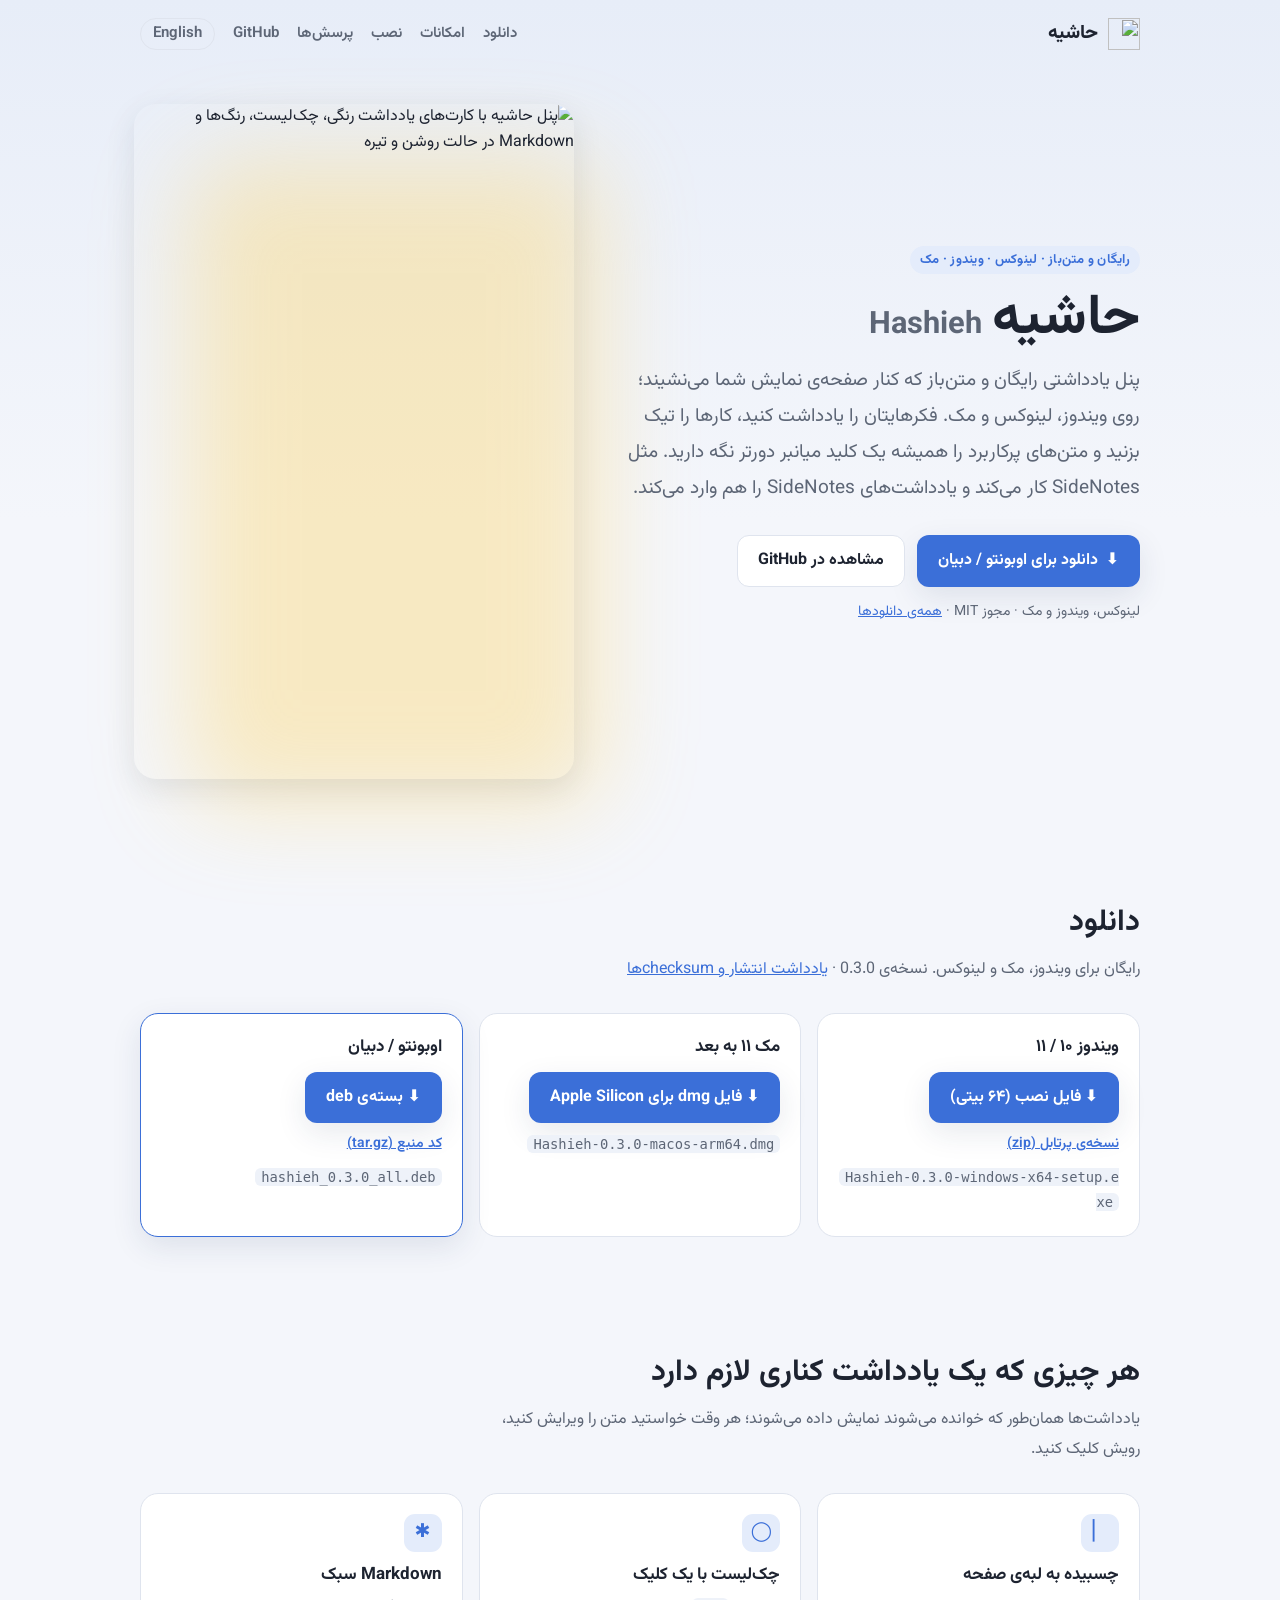
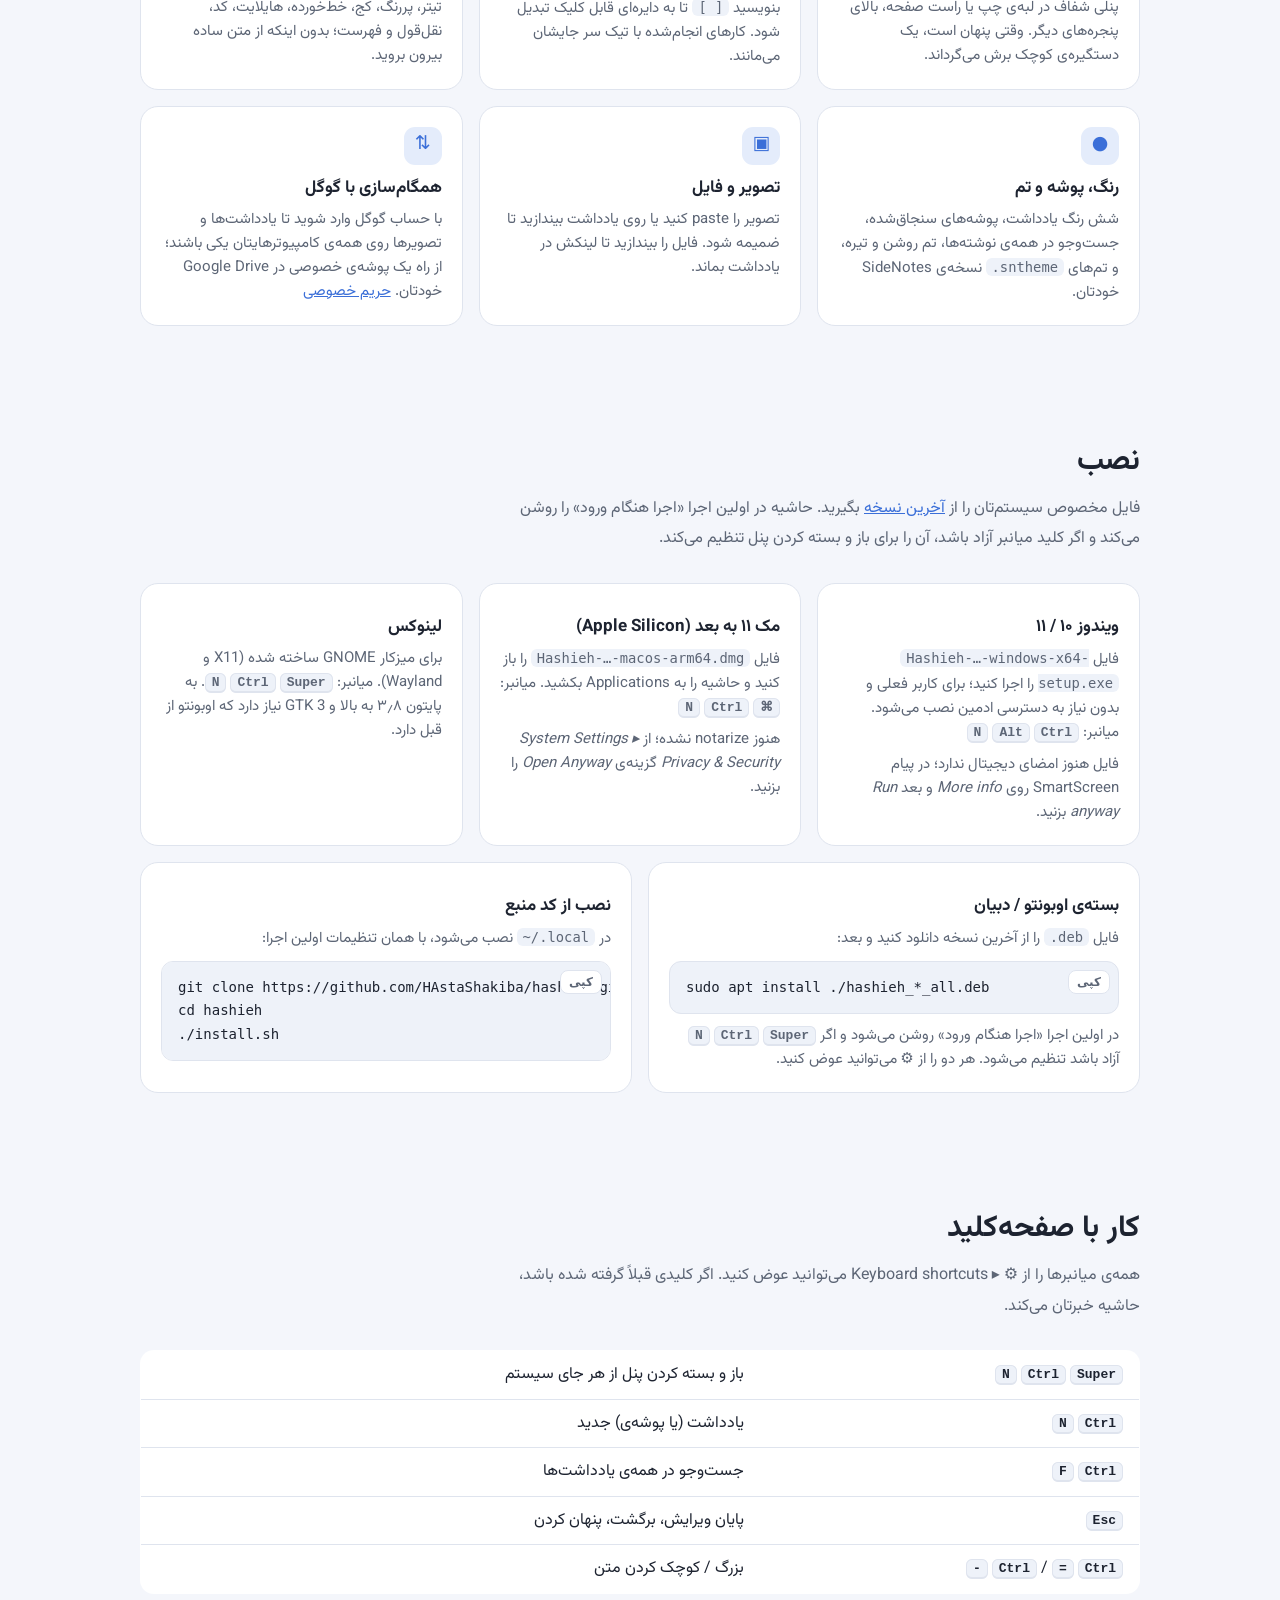
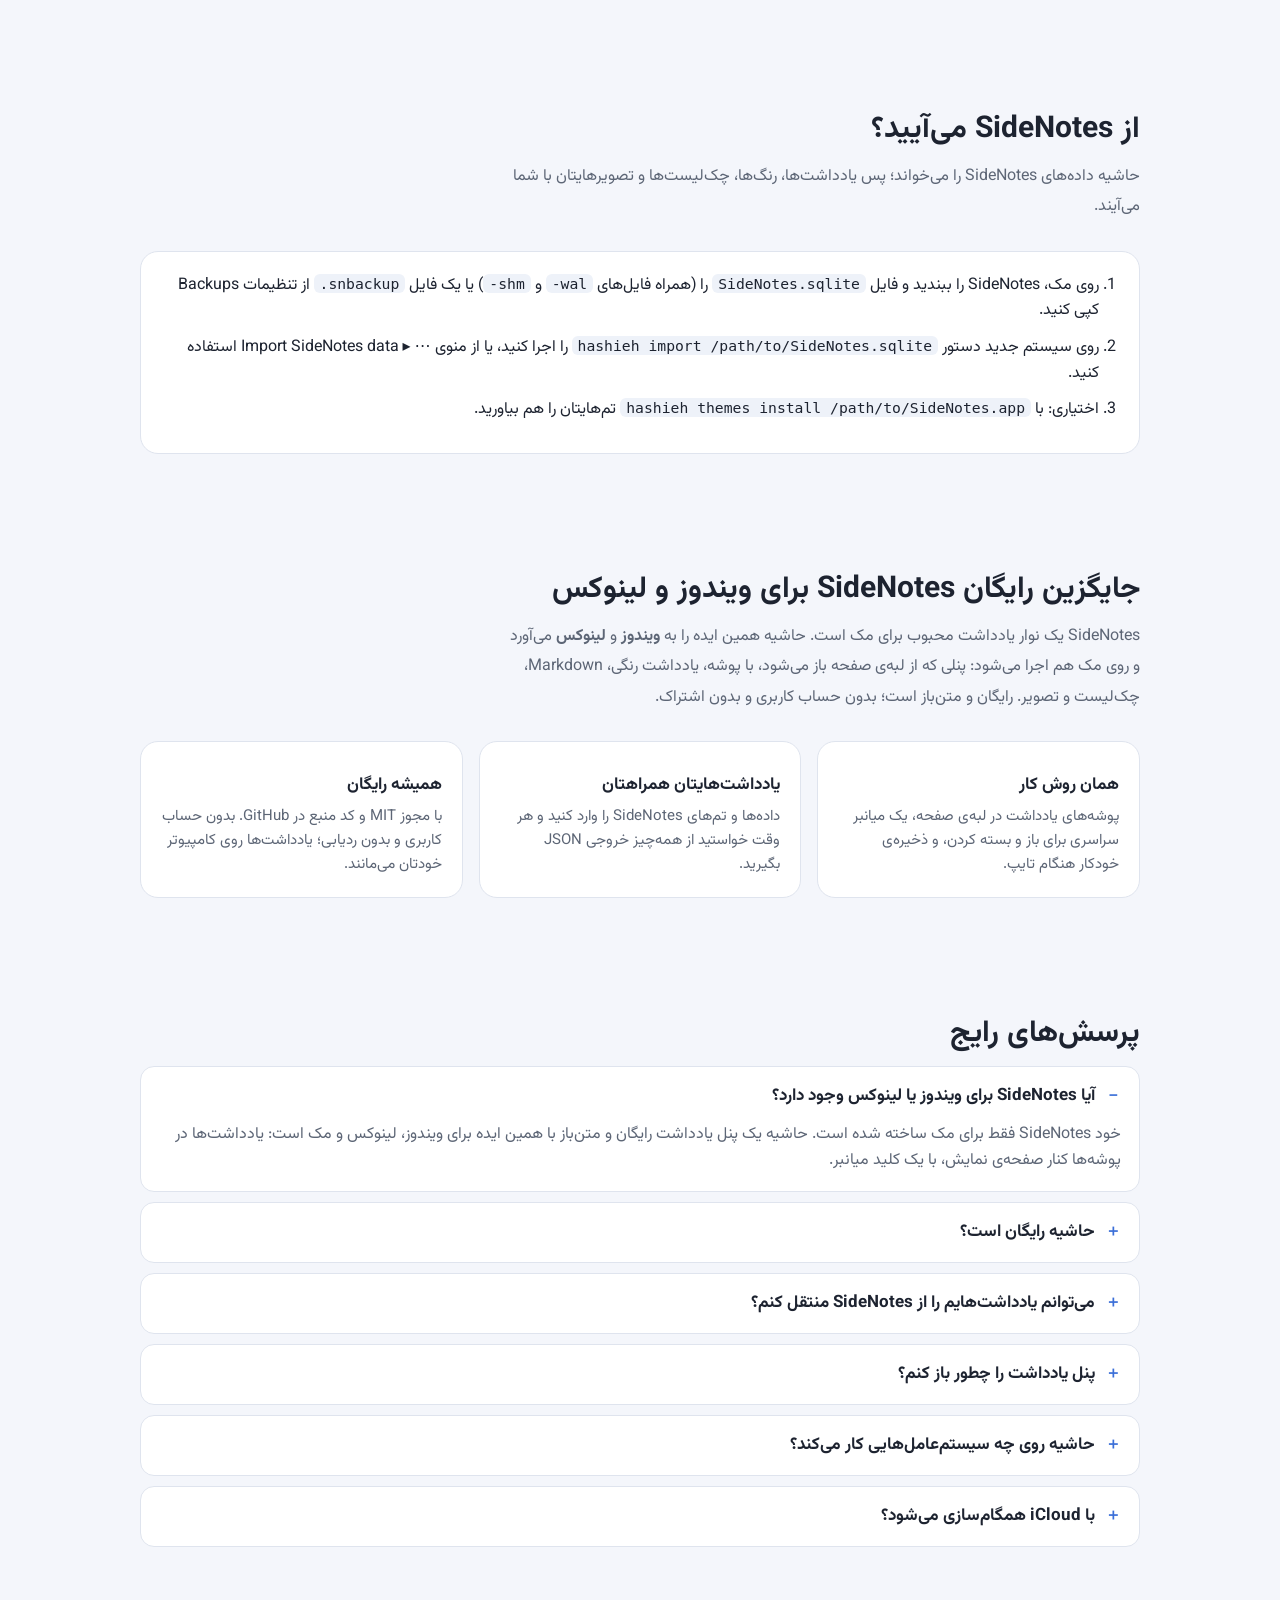
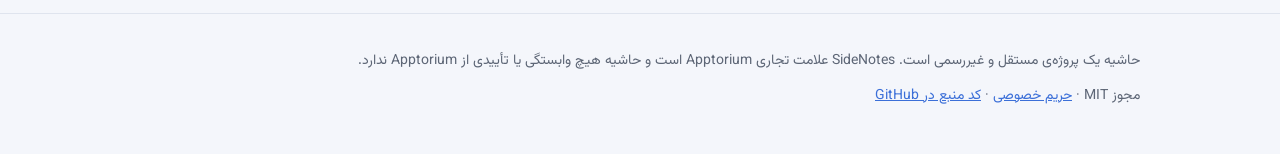
==== commit b79ace59: "Website and README: 0.3.0 downloads and Google sync Co-Authored-By: Claude Opus 5.5 <noreply@anthrop" ====
--- a/site/fa/index.html
+++ b/site/fa/index.html
@@ -27,7 +27,7 @@
   <meta name="twitter:description" content="پنل یادداشت رایگان و متن‌باز کنار صفحه‌ی نمایش.">
   <meta name="twitter:image" content="https://hastashakiba.github.io/hashieh/screenshot.png">
   <link rel="sitemap" type="application/xml" href="../sitemap.xml">
-  <script type="application/ld+json">{"@context": "https://schema.org", "@type": "SoftwareApplication", "inLanguage": "fa", "name": "حاشیه", "alternateName": "Hashieh", "description": "حاشیه یک پنل یادداشت رایگان و متن‌باز برای ویندوز، لینوکس و مک است؛ جایگزین SideNotes با پوشه، Markdown، چک‌لیست و کلید میانبر سراسری.", "applicationCategory": "ProductivityApplication", "applicationSubCategory": "یادداشت‌برداری", "operatingSystem": "Windows 10, Windows 11, macOS 11+, Linux (Ubuntu, Debian)", "softwareVersion": "0.2.0", "license": "https://opensource.org/licenses/MIT", "isAccessibleForFree": true, "offers": {"@type": "Offer", "price": "0", "priceCurrency": "USD"}, "downloadUrl": "https://github.com/HAstaShakiba/hashieh/releases/latest", "url": "https://hastashakiba.github.io/hashieh/fa/", "image": "https://hastashakiba.github.io/hashieh/screenshot.png", "screenshot": "https://hastashakiba.github.io/hashieh/screenshot.png", "codeRepository": "https://github.com/HAstaShakiba/hashieh", "author": {"@type": "Person", "name": "HAstaShakiba", "url": "https://github.com/HAstaShakiba"}, "keywords": "جایگزین SideNotes، SideNotes ویندوز، SideNotes لینوکس، برنامه یادداشت رایگان، یادداشت کناری، استیکی نوت، یادداشت Markdown"}</script>
+  <script type="application/ld+json">{"@context": "https://schema.org", "@type": "SoftwareApplication", "inLanguage": "fa", "name": "حاشیه", "alternateName": "Hashieh", "description": "حاشیه یک پنل یادداشت رایگان و متن‌باز برای ویندوز، لینوکس و مک است؛ جایگزین SideNotes با پوشه، Markdown، چک‌لیست و کلید میانبر سراسری.", "applicationCategory": "ProductivityApplication", "applicationSubCategory": "یادداشت‌برداری", "operatingSystem": "Windows 10, Windows 11, macOS 11+, Linux (Ubuntu, Debian)", "softwareVersion": "0.3.0", "license": "https://opensource.org/licenses/MIT", "isAccessibleForFree": true, "offers": {"@type": "Offer", "price": "0", "priceCurrency": "USD"}, "downloadUrl": "https://github.com/HAstaShakiba/hashieh/releases/latest", "url": "https://hastashakiba.github.io/hashieh/fa/", "image": "https://hastashakiba.github.io/hashieh/screenshot.png", "screenshot": "https://hastashakiba.github.io/hashieh/screenshot.png", "codeRepository": "https://github.com/HAstaShakiba/hashieh", "author": {"@type": "Person", "name": "HAstaShakiba", "url": "https://github.com/HAstaShakiba"}, "keywords": "جایگزین SideNotes، SideNotes ویندوز، SideNotes لینوکس، برنامه یادداشت رایگان، یادداشت کناری، استیکی نوت، یادداشت Markdown"}</script>
   <script type="application/ld+json">{"@context": "https://schema.org", "@type": "FAQPage", "inLanguage": "fa", "mainEntity": [{"@type": "Question", "name": "آیا SideNotes برای ویندوز یا لینوکس وجود دارد؟", "acceptedAnswer": {"@type": "Answer", "text": "خود SideNotes فقط برای مک ساخته شده است. حاشیه یک پنل یادداشت رایگان و متن‌باز با همین ایده برای ویندوز، لینوکس و مک است: یادداشت‌ها در پوشه‌ها کنار صفحه‌ی نمایش، با یک کلید میانبر."}}, {"@type": "Question", "name": "حاشیه رایگان است؟", "acceptedAnswer": {"@type": "Answer", "text": "بله. حاشیه کاملاً رایگان و متن‌باز (با مجوز MIT) است؛ بدون نسخه‌ی پولی، حساب کاربری یا تبلیغ."}}, {"@type": "Question", "name": "می‌توانم یادداشت‌هایم را از SideNotes منتقل کنم؟", "acceptedAnswer": {"@type": "Answer", "text": "بله. حاشیه داده‌های SideNotes (فایل SideNotes.sqlite، data.json یا ‎.snbackup) را با پوشه‌ها، رنگ یادداشت‌ها، چک‌لیست‌ها و تصویرها وارد می‌کند و تم‌های ‎.sntheme را هم پشتیبانی می‌کند."}}, {"@type": "Question", "name": "پنل یادداشت را چطور باز کنم؟", "acceptedAnswer": {"@type": "Answer", "text": "در ویندوز Ctrl+Alt+N، در مک Cmd+Ctrl+N و در لینوکس Super+Ctrl+N را بزنید، یا روی دستگیره‌ی کوچک کنار صفحه کلیک کنید. کلید میانبر را از تنظیمات می‌توانید عوض کنید."}}, {"@type": "Question", "name": "حاشیه روی چه سیستم‌عامل‌هایی کار می‌کند؟", "acceptedAnswer": {"@type": "Answer", "text": "ویندوز ۱۰ و ۱۱ (۶۴ بیتی)، مک ۱۱ به بعد با پردازنده‌ی Apple Silicon، و لینوکس با میزکار GNOME؛ برای اوبونتو و دبیان بسته‌ی ‎.deb هم دارد."}}, {"@type": "Question", "name": "با iCloud همگام‌سازی می‌شود؟", "acceptedAnswer": {"@type": "Answer", "text": "نه. یادداشت‌ها به‌صورت محلی در یک فایل SQLite روی کامپیوتر خودتان ذخیره می‌شوند. اگر بخواهید، می‌توانید آن‌ها را از راه Google Drive خودتان بین کامپیوترهایتان همگام کنید. از همه‌چیز هم می‌توانید خروجی JSON بگیرید و یادداشت‌های مک را با وارد کردن پایگاه داده‌ی SideNotes منتقل کنید."}}]}</script>
   <link rel="icon" href="../icon.svg" type="image/svg+xml">
   <link rel="preconnect" href="https://fonts.googleapis.com">
@@ -74,25 +74,25 @@
   <section id="download">
     <div class="wrap">
       <h2>دانلود</h2>
-      <p class="section-lead">رایگان برای ویندوز، مک و لینوکس. نسخه‌ی <span class="dl-version">0.2.0</span> ·
+      <p class="section-lead">رایگان برای ویندوز، مک و لینوکس. نسخه‌ی <span class="dl-version">0.3.0</span> ·
         <a href="https://github.com/HAstaShakiba/hashieh/releases/latest">یادداشت انتشار و checksumها</a></p>
       <div class="grid">
         <div class="card dl" data-os="windows">
           <h3>ویندوز ۱۰ / ۱۱</h3>
-          <a class="btn btn-primary" data-suffix="-windows-x64-setup.exe" href="https://github.com/HAstaShakiba/hashieh/releases/download/v0.2.0/Hashieh-0.2.0-windows-x64-setup.exe">⬇ فایل نصب (۶۴ بیتی)</a>
-          <a class="dl-alt" data-suffix="-windows-x64.zip" href="https://github.com/HAstaShakiba/hashieh/releases/download/v0.2.0/Hashieh-0.2.0-windows-x64.zip">نسخه‌ی پرتابل (zip)</a>
-          <p class="dl-name"><code data-name-for="-windows-x64-setup.exe">Hashieh-0.2.0-windows-x64-setup.exe</code></p>
+          <a class="btn btn-primary" data-suffix="-windows-x64-setup.exe" href="https://github.com/HAstaShakiba/hashieh/releases/download/v0.3.0/Hashieh-0.3.0-windows-x64-setup.exe">⬇ فایل نصب (۶۴ بیتی)</a>
+          <a class="dl-alt" data-suffix="-windows-x64.zip" href="https://github.com/HAstaShakiba/hashieh/releases/download/v0.3.0/Hashieh-0.3.0-windows-x64.zip">نسخه‌ی پرتابل (zip)</a>
+          <p class="dl-name"><code data-name-for="-windows-x64-setup.exe">Hashieh-0.3.0-windows-x64-setup.exe</code></p>
         </div>
         <div class="card dl" data-os="mac">
           <h3>مک ۱۱ به بعد</h3>
-          <a class="btn btn-primary" data-suffix="-macos-arm64.dmg" href="https://github.com/HAstaShakiba/hashieh/releases/download/v0.2.0/Hashieh-0.2.0-macos-arm64.dmg">⬇ فایل dmg برای Apple Silicon</a>
-          <p class="dl-name"><code data-name-for="-macos-arm64.dmg">Hashieh-0.2.0-macos-arm64.dmg</code></p>
+          <a class="btn btn-primary" data-suffix="-macos-arm64.dmg" href="https://github.com/HAstaShakiba/hashieh/releases/download/v0.3.0/Hashieh-0.3.0-macos-arm64.dmg">⬇ فایل dmg برای Apple Silicon</a>
+          <p class="dl-name"><code data-name-for="-macos-arm64.dmg">Hashieh-0.3.0-macos-arm64.dmg</code></p>
         </div>
         <div class="card dl" data-os="linux">
           <h3>اوبونتو / دبیان</h3>
-          <a class="btn btn-primary" data-suffix="_all.deb" href="https://github.com/HAstaShakiba/hashieh/releases/download/v0.2.0/hashieh_0.2.0_all.deb">⬇ بسته‌ی deb</a>
-          <a class="dl-alt" data-suffix=".tar.gz" href="https://github.com/HAstaShakiba/hashieh/releases/download/v0.2.0/hashieh-0.2.0.tar.gz">کد منبع (tar.gz)</a>
-          <p class="dl-name"><code data-name-for="_all.deb">hashieh_0.2.0_all.deb</code></p>
+          <a class="btn btn-primary" data-suffix="_all.deb" href="https://github.com/HAstaShakiba/hashieh/releases/download/v0.3.0/hashieh_0.3.0_all.deb">⬇ بسته‌ی deb</a>
+          <a class="dl-alt" data-suffix=".tar.gz" href="https://github.com/HAstaShakiba/hashieh/releases/download/v0.3.0/hashieh-0.3.0.tar.gz">کد منبع (tar.gz)</a>
+          <p class="dl-name"><code data-name-for="_all.deb">hashieh_0.3.0_all.deb</code></p>
         </div>
       </div>
     </div>
@@ -112,14 +112,15 @@
             می‌مانند.</p></div>
         <div class="card"><div class="icon">✱</div><h3>Markdown سبک</h3>
           <p>تیتر، پررنگ، کج، خط‌خورده، هایلایت، کد، نقل‌قول و فهرست؛ بدون اینکه از متن ساده بیرون بروید.</p></div>
-        <div class="card"><div class="icon">●</div><h3>رنگ‌ها و پوشه‌ها</h3>
-          <p>شش رنگ یادداشت، یادداشت‌ها و پوشه‌های سنجاق‌شده، و جست‌وجو در همه‌ی نوشته‌ها.</p></div>
+        <div class="card"><div class="icon">●</div><h3>رنگ، پوشه و تم</h3>
+          <p>شش رنگ یادداشت، پوشه‌های سنجاق‌شده، جست‌وجو در همه‌ی نوشته‌ها، تم روشن و تیره، و تم‌های
+            <code>.sntheme</code> نسخه‌ی SideNotes خودتان.</p></div>
         <div class="card"><div class="icon">▣</div><h3>تصویر و فایل</h3>
           <p>تصویر را paste کنید یا روی یادداشت بیندازید تا ضمیمه شود. فایل را بیندازید تا لینکش در یادداشت
             بماند.</p></div>
-        <div class="card"><div class="icon">◐</div><h3>تم‌ها</h3>
-          <p>تم روشن و تیره‌ی داخلی. تم‌های <code>.sntheme</code> نسخه‌ی SideNotes خودتان را هم می‌توانید نصب
-            کنید.</p></div>
+        <div class="card"><div class="icon">⇅</div><h3>همگام‌سازی با گوگل</h3>
+          <p>با حساب گوگل وارد شوید تا یادداشت‌ها و تصویرها روی همه‌ی کامپیوترهایتان یکی باشند؛ از راه یک
+            پوشه‌ی خصوصی در Google Drive خودتان. <a href="../privacy.html" hreflang="en">حریم خصوصی</a></p></div>
       </div>
     </div>
   </section>
